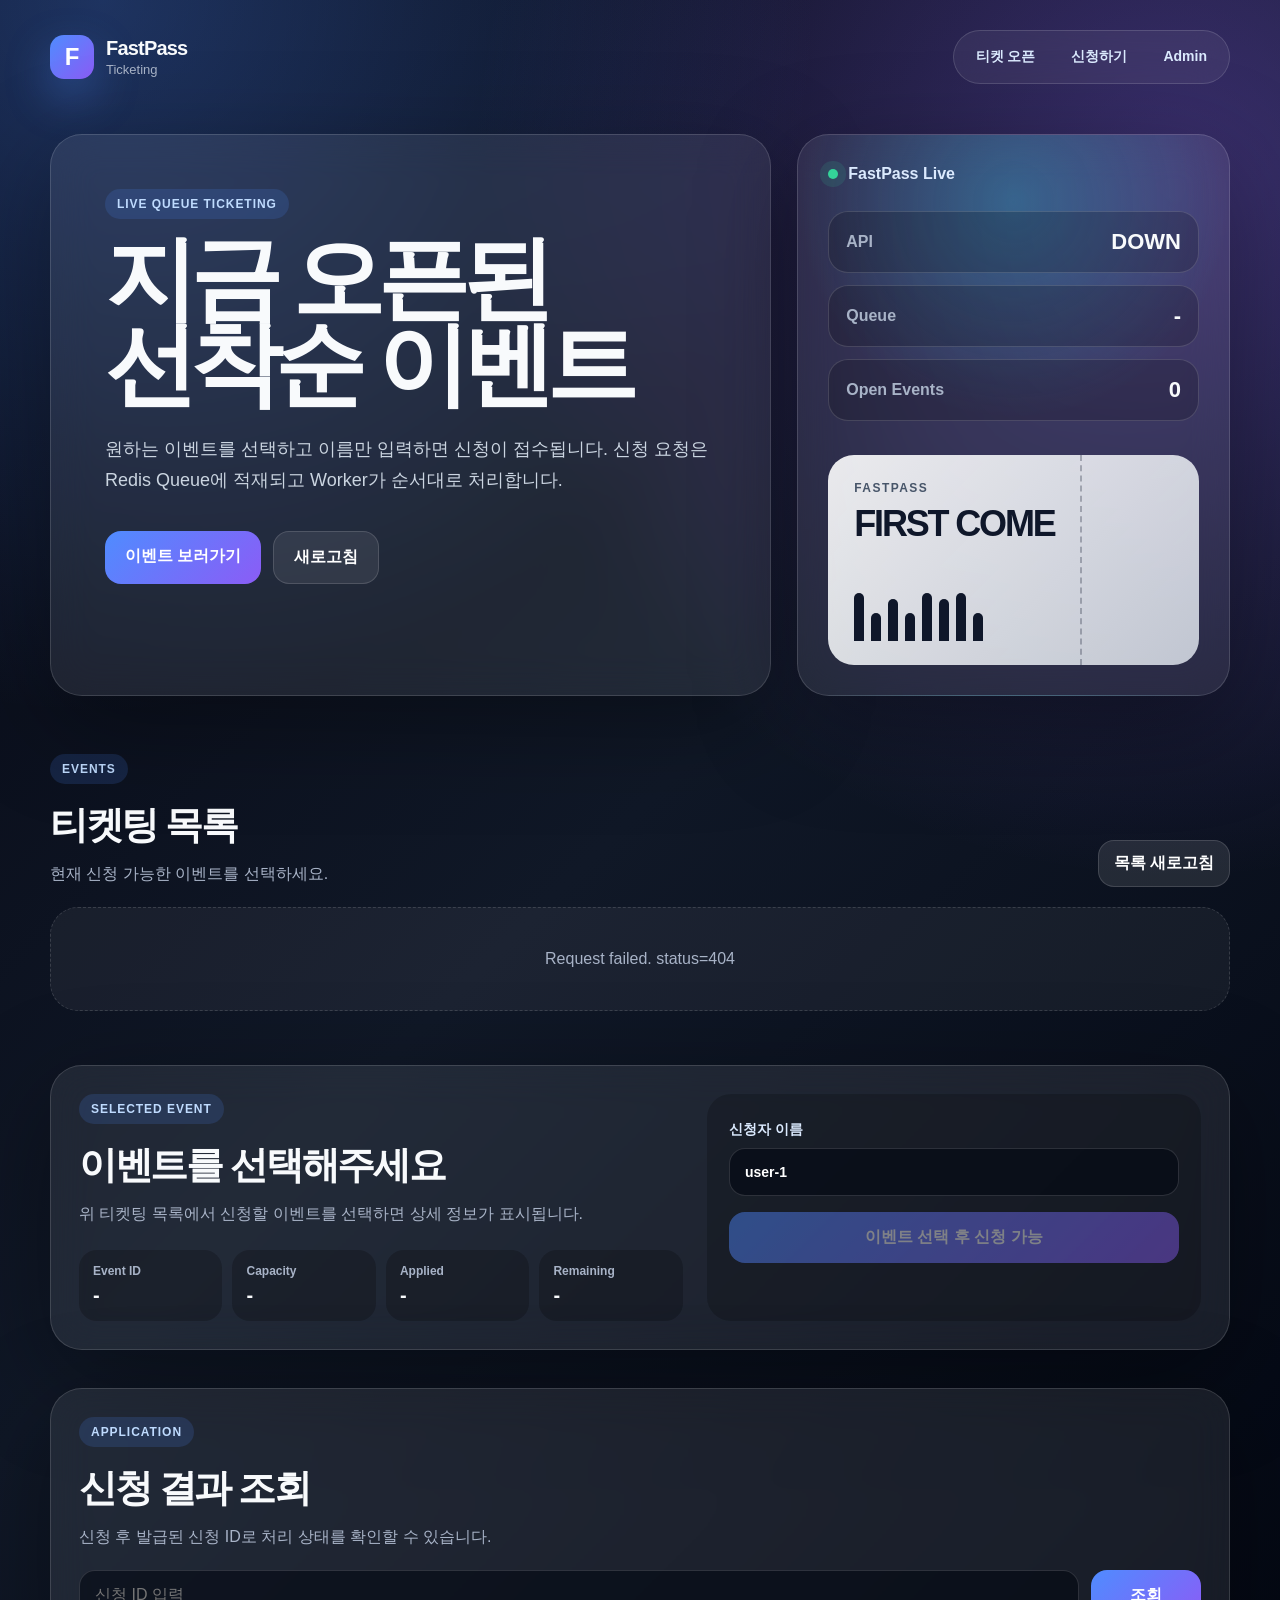
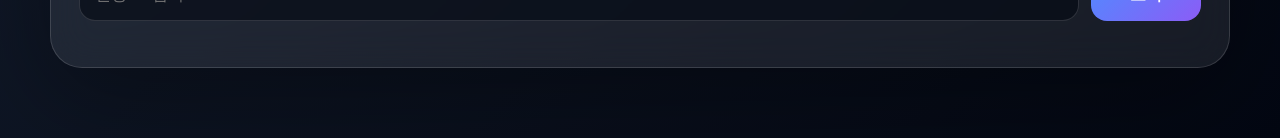
==== apps/api/src/main/resources/static/index.html @ 052d58cf "seperate admin page" ====
<!DOCTYPE html>
<html lang="ko">
<head>
  <meta charset="UTF-8" />
  <meta name="viewport" content="width=device-width, initial-scale=1.0" />
  <title>FastPass Ticketing</title>
  <link rel="stylesheet" href="./styles.css?v=1" />
</head>
<body>
  <div class="page">
    <header class="topbar">
      <a class="logo" href="/">
        <span class="logo-mark">F</span>
        <span>
          <strong>FastPass</strong>
          <small>Ticketing</small>
        </span>
      </a>

      <nav>
        <a href="#events">티켓 오픈</a>
        <a href="#selected">신청하기</a>
        <a href="/admin/">Admin</a>
      </nav>
    </header>

    <section class="hero">
      <div class="hero-copy">
        <span class="chip">LIVE QUEUE TICKETING</span>
        <h1>
          지금 오픈된<br />
          선착순 이벤트
        </h1>
        <p>
          원하는 이벤트를 선택하고 이름만 입력하면 신청이 접수됩니다.
          신청 요청은 Redis Queue에 적재되고 Worker가 순서대로 처리합니다.
        </p>

        <div class="hero-actions">
          <a href="#events" class="primary-link">이벤트 보러가기</a>
          <button id="refreshBtn" class="ghost-btn">새로고침</button>
        </div>
      </div>

      <div class="live-panel">
        <div class="live-header">
          <span class="pulse"></span>
          <strong>FastPass Live</strong>
        </div>

        <div class="live-grid">
          <div>
            <span>API</span>
            <strong id="apiHealth">-</strong>
          </div>
          <div>
            <span>Queue</span>
            <strong id="queueSize">-</strong>
          </div>
          <div>
            <span>Open Events</span>
            <strong id="openCount">-</strong>
          </div>
        </div>

        <div class="ticket-visual">
          <div class="ticket-line"></div>
          <div>
            <span>FASTPASS</span>
            <strong>FIRST COME</strong>
          </div>
          <div class="barcode">
            <i></i><i></i><i></i><i></i><i></i><i></i><i></i><i></i>
          </div>
        </div>
      </div>
    </section>

    <main>
      <section id="events" class="section-title">
        <div>
          <span class="chip">EVENTS</span>
          <h2>티켓팅 목록</h2>
          <p>현재 신청 가능한 이벤트를 선택하세요.</p>
        </div>

        <button id="eventRefreshBtn" class="small-btn">목록 새로고침</button>
      </section>

      <section id="eventList" class="event-list">
        <div class="empty">이벤트를 불러오는 중입니다...</div>
      </section>

      <section id="selected" class="apply-section">
        <div class="selected-card">
          <div class="selected-info">
            <span class="chip">SELECTED EVENT</span>
            <h2 id="selectedTitle">이벤트를 선택해주세요</h2>
            <p id="selectedDescription">
              위 티켓팅 목록에서 신청할 이벤트를 선택하면 상세 정보가 표시됩니다.
            </p>

            <div class="selected-meta">
              <div>
                <span>Event ID</span>
                <strong id="selectedEventId">-</strong>
              </div>
              <div>
                <span>Capacity</span>
                <strong id="selectedCapacity">-</strong>
              </div>
              <div>
                <span>Applied</span>
                <strong id="selectedApplied">-</strong>
              </div>
              <div>
                <span>Remaining</span>
                <strong id="selectedRemaining">-</strong>
              </div>
            </div>
          </div>

          <form id="applyForm" class="apply-form">
            <label>
              신청자 이름
              <input id="applicantName" type="text" value="user-1" required />
            </label>

            <button id="applyBtn" type="submit" disabled>
              이벤트 선택 후 신청 가능
            </button>

            <div id="applyResult" class="result"></div>
          </form>
        </div>
      </section>

      <section class="lookup-section">
        <div>
          <span class="chip">APPLICATION</span>
          <h2>신청 결과 조회</h2>
          <p>신청 후 발급된 신청 ID로 처리 상태를 확인할 수 있습니다.</p>
        </div>

        <form id="lookupForm" class="lookup-form">
          <input id="applicationId" type="number" placeholder="신청 ID 입력" required />
          <button type="submit">조회</button>
        </form>

        <div id="lookupResult" class="result wide"></div>
      </section>
    </main>
  </div>

  <script src="./app.js?v=1"></script>
</body>
</html>
---- apps/api/src/main/resources/static/styles.css ----
* {
    box-sizing: border-box;
  }
  
  :root {
    --bg: #070914;
    --panel: rgba(255, 255, 255, 0.08);
    --panel-strong: rgba(255, 255, 255, 0.13);
    --line: rgba(255, 255, 255, 0.14);
    --text: #f8fafc;
    --muted: #a8b3c7;
    --blue: #4f8cff;
    --purple: #8b5cf6;
    --cyan: #22d3ee;
    --green: #34d399;
    --red: #fb7185;
    --yellow: #facc15;
  }
  
  html {
    scroll-behavior: smooth;
  }
  
  body {
    margin: 0;
    min-height: 100vh;
    font-family:
      Inter,
      Pretendard,
      -apple-system,
      BlinkMacSystemFont,
      "Segoe UI",
      sans-serif;
    background:
      radial-gradient(circle at 8% 0%, rgba(79, 140, 255, 0.32), transparent 34%),
      radial-gradient(circle at 92% 10%, rgba(139, 92, 246, 0.34), transparent 36%),
      linear-gradient(135deg, #060814 0%, #101827 48%, #030712 100%);
    color: var(--text);
  }
  
  a {
    color: inherit;
    text-decoration: none;
  }
  
  button,
  input {
    font: inherit;
  }
  
  button {
    border: 0;
    cursor: pointer;
  }
  
  .page {
    width: min(1180px, calc(100% - 32px));
    margin: 0 auto;
    padding: 24px 0 70px;
  }
  
  .topbar {
    display: flex;
    align-items: center;
    justify-content: space-between;
    height: 66px;
    margin-bottom: 44px;
  }
  
  .logo {
    display: flex;
    align-items: center;
    gap: 12px;
  }
  
  .logo-mark {
    width: 44px;
    height: 44px;
    display: grid;
    place-items: center;
    border-radius: 14px;
    background: linear-gradient(135deg, var(--blue), var(--purple));
    color: white;
    font-size: 24px;
    font-weight: 900;
    box-shadow: 0 18px 44px rgba(79, 140, 255, 0.35);
  }
  
  .logo strong {
    display: block;
    font-size: 20px;
    letter-spacing: -0.04em;
  }
  
  .logo small {
    display: block;
    color: var(--muted);
    font-size: 13px;
    margin-top: 2px;
  }
  
  .topbar nav {
    display: flex;
    gap: 8px;
    padding: 8px;
    border: 1px solid var(--line);
    border-radius: 999px;
    background: rgba(255, 255, 255, 0.06);
    backdrop-filter: blur(18px);
  }
  
  .topbar nav a {
    padding: 9px 14px;
    border-radius: 999px;
    color: #dbeafe;
    font-weight: 800;
    font-size: 14px;
  }
  
  .topbar nav a:hover {
    background: rgba(255, 255, 255, 0.1);
  }
  
  .hero {
    display: grid;
    grid-template-columns: 1.25fr 0.75fr;
    gap: 26px;
    margin-bottom: 58px;
  }
  
  .hero-copy,
  .live-panel,
  .event-card,
  .selected-card,
  .lookup-section {
    border: 1px solid var(--line);
    background: var(--panel);
    border-radius: 32px;
    backdrop-filter: blur(20px);
    box-shadow: 0 28px 100px rgba(0, 0, 0, 0.34);
  }
  
  .hero-copy {
    padding: 54px;
  }
  
  .chip {
    display: inline-flex;
    width: fit-content;
    align-items: center;
    margin-bottom: 16px;
    padding: 8px 12px;
    border-radius: 999px;
    background: rgba(79, 140, 255, 0.16);
    color: #bfdbfe;
    font-size: 12px;
    font-weight: 900;
    letter-spacing: 0.08em;
  }
  
  h1 {
    margin: 0;
    font-size: clamp(54px, 8vw, 92px);
    line-height: 0.94;
    letter-spacing: -0.08em;
  }
  
  .hero-copy p {
    width: min(680px, 100%);
    margin: 26px 0 0;
    color: #cbd5e1;
    font-size: 18px;
    line-height: 1.75;
  }
  
  .hero-actions {
    display: flex;
    gap: 12px;
    flex-wrap: wrap;
    margin-top: 34px;
  }
  
  .primary-link,
  .ghost-btn,
  .small-btn,
  .apply-form button,
  .lookup-form button,
  .select-btn {
    border-radius: 16px;
    color: white;
    font-weight: 900;
    transition: transform 0.16s ease, opacity 0.16s ease, box-shadow 0.16s ease;
  }
  
  .primary-link,
  .apply-form button,
  .lookup-form button,
  .select-btn {
    background: linear-gradient(135deg, var(--blue), var(--purple));
  }
  
  .primary-link,
  .ghost-btn {
    padding: 15px 20px;
  }
  
  .ghost-btn {
    border: 1px solid var(--line);
    background: rgba(255, 255, 255, 0.08);
  }
  
  button:hover,
  .primary-link:hover,
  .select-btn:hover {
    transform: translateY(-1px);
  }
  
  button:disabled {
    opacity: 0.45;
    cursor: not-allowed;
    transform: none;
  }
  
  .live-panel {
    position: relative;
    overflow: hidden;
    padding: 30px;
    background:
      radial-gradient(circle at 50% 12%, rgba(34, 211, 238, 0.28), transparent 40%),
      var(--panel);
  }
  
  .live-header {
    display: flex;
    align-items: center;
    gap: 10px;
    color: #dbeafe;
    font-weight: 900;
  }
  
  .pulse {
    width: 10px;
    height: 10px;
    border-radius: 999px;
    background: var(--green);
    box-shadow: 0 0 0 8px rgba(52, 211, 153, 0.12);
  }
  
  .live-grid {
    display: grid;
    gap: 12px;
    margin-top: 28px;
  }
  
  .live-grid div {
    display: flex;
    align-items: center;
    justify-content: space-between;
    padding: 17px;
    border: 1px solid var(--line);
    border-radius: 20px;
    background: rgba(0, 0, 0, 0.18);
  }
  
  .live-grid span {
    color: var(--muted);
    font-weight: 800;
  }
  
  .live-grid strong {
    font-size: 22px;
  }
  
  .ticket-visual {
    position: relative;
    margin-top: 34px;
    padding: 26px;
    min-height: 210px;
    border-radius: 26px;
    background:
      linear-gradient(135deg, rgba(255, 255, 255, 0.9), rgba(226, 232, 240, 0.82));
    color: #0f172a;
    overflow: hidden;
  }
  
  .ticket-line {
    position: absolute;
    top: 0;
    bottom: 0;
    left: 68%;
    border-left: 2px dashed rgba(15, 23, 42, 0.28);
  }
  
  .ticket-visual span {
    display: block;
    color: #475569;
    font-size: 12px;
    font-weight: 900;
    letter-spacing: 0.12em;
  }
  
  .ticket-visual strong {
    display: block;
    margin-top: 12px;
    font-size: 36px;
    line-height: 0.95;
    letter-spacing: -0.06em;
  }
  
  .barcode {
    position: absolute;
    left: 26px;
    right: 26px;
    bottom: 24px;
    display: flex;
    gap: 7px;
    align-items: end;
    height: 54px;
  }
  
  .barcode i {
    width: 10px;
    height: 48px;
    border-radius: 999px 999px 0 0;
    background: #0f172a;
  }
  
  .barcode i:nth-child(2n) {
    height: 28px;
  }
  
  .barcode i:nth-child(3n) {
    height: 42px;
  }
  
  .section-title {
    display: flex;
    justify-content: space-between;
    align-items: end;
    gap: 20px;
    margin: 0 0 20px;
  }
  
  .section-title h2,
  .lookup-section h2,
  .selected-info h2 {
    margin: 0;
    font-size: 38px;
    letter-spacing: -0.06em;
  }
  
  .section-title p,
  .lookup-section p,
  .selected-info p {
    margin: 10px 0 0;
    color: var(--muted);
    line-height: 1.6;
  }
  
  .small-btn {
    padding: 12px 15px;
    background: rgba(255, 255, 255, 0.1);
    border: 1px solid var(--line);
  }
  
  .event-list {
    display: grid;
    grid-template-columns: repeat(3, 1fr);
    gap: 18px;
    margin-bottom: 54px;
  }
  
  .event-card {
    position: relative;
    overflow: hidden;
    min-height: 320px;
    padding: 24px;
  }
  
  .event-card::before {
    content: "";
    position: absolute;
    inset: 0;
    background:
      radial-gradient(circle at top right, rgba(79, 140, 255, 0.2), transparent 36%),
      radial-gradient(circle at bottom left, rgba(139, 92, 246, 0.14), transparent 30%);
    pointer-events: none;
  }
  
  .event-card > * {
    position: relative;
  }
  
  .badge {
    display: inline-flex;
    align-items: center;
    width: fit-content;
    margin-bottom: 18px;
    padding: 7px 11px;
    border-radius: 999px;
    font-size: 12px;
    font-weight: 900;
  }
  
  .badge.ready {
    background: rgba(52, 211, 153, 0.16);
    color: #86efac;
  }
  
  .badge.failed {
    background: rgba(251, 113, 133, 0.16);
    color: #fda4af;
  }
  
  .badge.pending {
    background: rgba(250, 204, 21, 0.18);
    color: #fde68a;
  }
  
  .badge.success {
    background: rgba(52, 211, 153, 0.16);
    color: #86efac;
  }
  
  .event-card h3 {
    margin: 0;
    min-height: 64px;
    font-size: 26px;
    line-height: 1.08;
    letter-spacing: -0.06em;
  }
  
  .event-card p {
    min-height: 50px;
    margin: 14px 0 20px;
    color: var(--muted);
    line-height: 1.6;
  }
  
  .progress {
    height: 10px;
    overflow: hidden;
    border-radius: 999px;
    background: rgba(255, 255, 255, 0.1);
    margin: 16px 0 18px;
  }
  
  .progress span {
    display: block;
    height: 100%;
    border-radius: inherit;
    background: linear-gradient(135deg, var(--cyan), var(--blue));
  }
  
  .event-meta {
    display: grid;
    grid-template-columns: repeat(3, 1fr);
    gap: 9px;
    margin-bottom: 18px;
  }
  
  .event-meta div {
    padding: 12px;
    border-radius: 16px;
    background: rgba(0, 0, 0, 0.22);
  }
  
  .event-meta span {
    display: block;
    margin-bottom: 4px;
    color: var(--muted);
    font-size: 12px;
    font-weight: 800;
  }
  
  .event-meta strong {
    font-size: 18px;
  }
  
  .select-btn {
    width: 100%;
    padding: 14px;
  }
  
  .selected-card {
    display: grid;
    grid-template-columns: 1.1fr 0.9fr;
    gap: 24px;
    padding: 28px;
    margin-bottom: 38px;
  }
  
  .selected-meta {
    display: grid;
    grid-template-columns: repeat(4, 1fr);
    gap: 10px;
    margin-top: 24px;
  }
  
  .selected-meta div {
    padding: 14px;
    border-radius: 18px;
    background: rgba(0, 0, 0, 0.22);
  }
  
  .selected-meta span {
    display: block;
    margin-bottom: 6px;
    color: var(--muted);
    font-size: 12px;
    font-weight: 800;
  }
  
  .selected-meta strong {
    font-size: 20px;
  }
  
  .apply-form {
    display: flex;
    flex-direction: column;
    justify-content: center;
    gap: 16px;
    padding: 22px;
    border-radius: 24px;
    background: rgba(0, 0, 0, 0.2);
  }
  
  label {
    display: grid;
    gap: 9px;
    color: #dbeafe;
    font-size: 14px;
    font-weight: 900;
  }
  
  input {
    width: 100%;
    border: 1px solid var(--line);
    outline: none;
    border-radius: 16px;
    padding: 15px;
    background: rgba(3, 7, 18, 0.58);
    color: white;
  }
  
  input:focus {
    border-color: rgba(79, 140, 255, 0.9);
    box-shadow: 0 0 0 5px rgba(79, 140, 255, 0.18);
  }
  
  .apply-form button,
  .lookup-form button {
    padding: 15px;
  }
  
  .lookup-section {
    padding: 28px;
  }
  
  .lookup-form {
    display: grid;
    grid-template-columns: 1fr auto;
    gap: 12px;
    margin-top: 20px;
  }
  
  .lookup-form button {
    min-width: 110px;
  }
  
  .result {
    margin-top: 14px;
    color: #dbeafe;
    font-size: 14px;
    line-height: 1.65;
  }
  
  .result.success {
    color: #86efac;
  }
  
  .result.error {
    color: #fda4af;
  }
  
  .result.wide {
    margin-top: 18px;
  }
  
  pre {
    margin: 10px 0 0;
    padding: 14px;
    overflow-x: auto;
    border-radius: 16px;
    background: rgba(3, 7, 18, 0.64);
    color: #dbeafe;
  }
  
  .empty {
    grid-column: 1 / -1;
    padding: 42px;
    border: 1px dashed var(--line);
    border-radius: 28px;
    color: var(--muted);
    text-align: center;
    background: rgba(255, 255, 255, 0.05);
  }
  
  @media (max-width: 980px) {
    .topbar {
      height: auto;
      align-items: flex-start;
      flex-direction: column;
      gap: 18px;
    }
  
    .topbar nav {
      width: 100%;
      justify-content: space-between;
    }
  
    .hero,
    .selected-card {
      grid-template-columns: 1fr;
    }
  
    .hero-copy {
      padding: 34px;
    }
  
    .event-list {
      grid-template-columns: 1fr;
    }
  
    .selected-meta {
      grid-template-columns: 1fr 1fr;
    }
  
    .lookup-form {
      grid-template-columns: 1fr;
    }
  
    .section-title {
      align-items: flex-start;
      flex-direction: column;
    }
  }
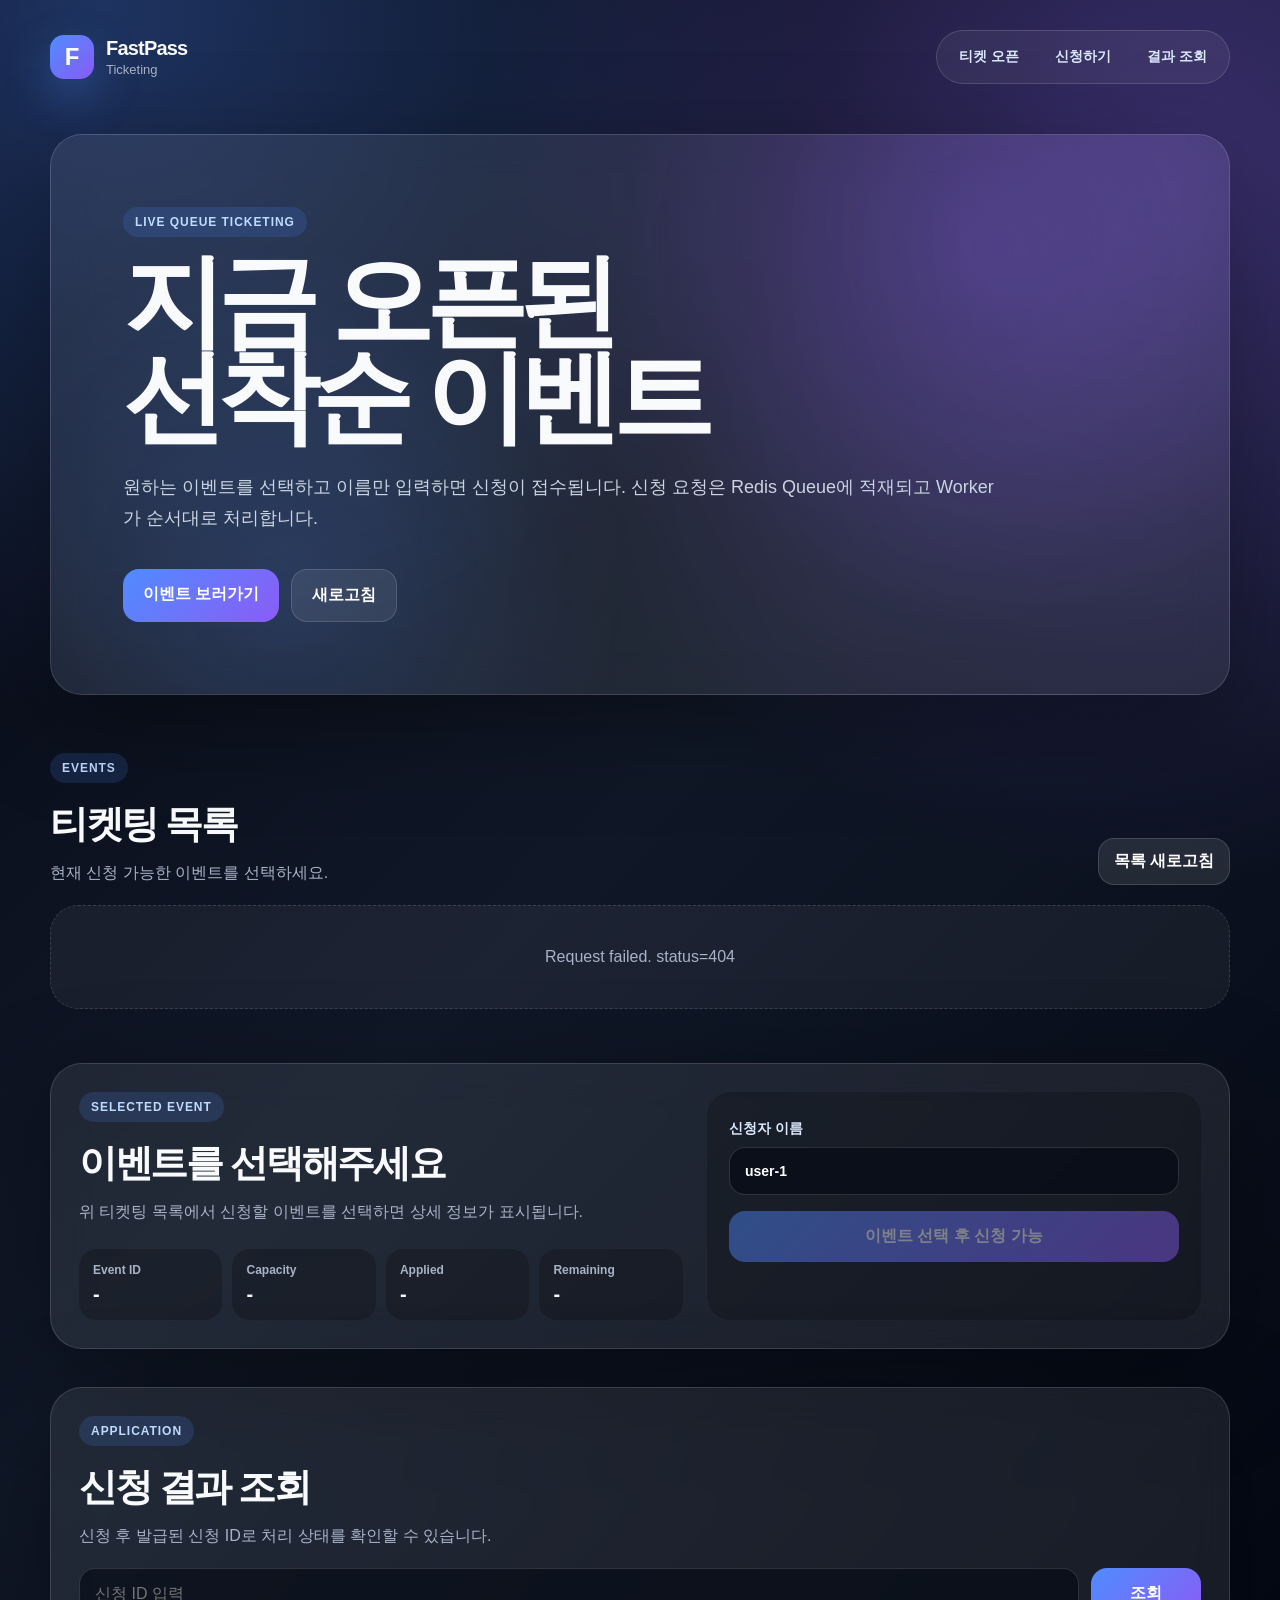
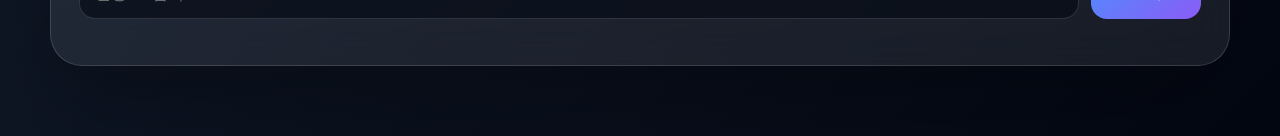
==== commit bd9611c8: "add admin page login and change web design" ====
--- a/apps/api/src/main/resources/static/index.html
+++ b/apps/api/src/main/resources/static/index.html
@@ -4,7 +4,7 @@
   <meta charset="UTF-8" />
   <meta name="viewport" content="width=device-width, initial-scale=1.0" />
   <title>FastPass Ticketing</title>
-  <link rel="stylesheet" href="./styles.css?v=1" />
+  <link rel="stylesheet" href="./styles.css?v=3" />
 </head>
 <body>
   <div class="page">
@@ -20,11 +20,11 @@
       <nav>
         <a href="#events">티켓 오픈</a>
         <a href="#selected">신청하기</a>
-        <a href="/admin/">Admin</a>
+        <a href="#lookup">결과 조회</a>
       </nav>
     </header>
 
-    <section class="hero">
+    <section class="hero hero-full">
       <div class="hero-copy">
         <span class="chip">LIVE QUEUE TICKETING</span>
         <h1>
@@ -39,39 +39,6 @@
         <div class="hero-actions">
           <a href="#events" class="primary-link">이벤트 보러가기</a>
           <button id="refreshBtn" class="ghost-btn">새로고침</button>
-        </div>
-      </div>
-
-      <div class="live-panel">
-        <div class="live-header">
-          <span class="pulse"></span>
-          <strong>FastPass Live</strong>
-        </div>
-
-        <div class="live-grid">
-          <div>
-            <span>API</span>
-            <strong id="apiHealth">-</strong>
-          </div>
-          <div>
-            <span>Queue</span>
-            <strong id="queueSize">-</strong>
-          </div>
-          <div>
-            <span>Open Events</span>
-            <strong id="openCount">-</strong>
-          </div>
-        </div>
-
-        <div class="ticket-visual">
-          <div class="ticket-line"></div>
-          <div>
-            <span>FASTPASS</span>
-            <strong>FIRST COME</strong>
-          </div>
-          <div class="barcode">
-            <i></i><i></i><i></i><i></i><i></i><i></i><i></i><i></i>
-          </div>
         </div>
       </div>
     </section>
@@ -135,7 +102,7 @@
         </div>
       </section>
 
-      <section class="lookup-section">
+      <section id="lookup" class="lookup-section">
         <div>
           <span class="chip">APPLICATION</span>
           <h2>신청 결과 조회</h2>
@@ -152,6 +119,6 @@
     </main>
   </div>
 
-  <script src="./app.js?v=1"></script>
+  <script src="./app.js?v=3"></script>
 </body>
 </html>
--- a/apps/api/src/main/resources/static/styles.css
+++ b/apps/api/src/main/resources/static/styles.css
@@ -1,647 +1,546 @@
 * {
-    box-sizing: border-box;
-  }
-  
-  :root {
-    --bg: #070914;
-    --panel: rgba(255, 255, 255, 0.08);
-    --panel-strong: rgba(255, 255, 255, 0.13);
-    --line: rgba(255, 255, 255, 0.14);
-    --text: #f8fafc;
-    --muted: #a8b3c7;
-    --blue: #4f8cff;
-    --purple: #8b5cf6;
-    --cyan: #22d3ee;
-    --green: #34d399;
-    --red: #fb7185;
-    --yellow: #facc15;
-  }
-  
-  html {
-    scroll-behavior: smooth;
-  }
-  
-  body {
-    margin: 0;
-    min-height: 100vh;
-    font-family:
-      Inter,
-      Pretendard,
-      -apple-system,
-      BlinkMacSystemFont,
-      "Segoe UI",
-      sans-serif;
-    background:
-      radial-gradient(circle at 8% 0%, rgba(79, 140, 255, 0.32), transparent 34%),
-      radial-gradient(circle at 92% 10%, rgba(139, 92, 246, 0.34), transparent 36%),
-      linear-gradient(135deg, #060814 0%, #101827 48%, #030712 100%);
-    color: var(--text);
-  }
-  
-  a {
-    color: inherit;
-    text-decoration: none;
-  }
-  
-  button,
-  input {
-    font: inherit;
-  }
-  
-  button {
-    border: 0;
-    cursor: pointer;
-  }
-  
-  .page {
-    width: min(1180px, calc(100% - 32px));
-    margin: 0 auto;
-    padding: 24px 0 70px;
-  }
-  
+  box-sizing: border-box;
+}
+
+:root {
+  --bg: #070914;
+  --panel: rgba(255, 255, 255, 0.08);
+  --panel-strong: rgba(255, 255, 255, 0.13);
+  --line: rgba(255, 255, 255, 0.14);
+  --text: #f8fafc;
+  --muted: #a8b3c7;
+  --blue: #4f8cff;
+  --purple: #8b5cf6;
+  --cyan: #22d3ee;
+  --green: #34d399;
+  --red: #fb7185;
+  --yellow: #facc15;
+}
+
+html {
+  scroll-behavior: smooth;
+}
+
+body {
+  margin: 0;
+  min-height: 100vh;
+  font-family:
+    Inter,
+    Pretendard,
+    -apple-system,
+    BlinkMacSystemFont,
+    "Segoe UI",
+    sans-serif;
+  background:
+    radial-gradient(circle at 8% 0%, rgba(79, 140, 255, 0.32), transparent 34%),
+    radial-gradient(circle at 92% 10%, rgba(139, 92, 246, 0.34), transparent 36%),
+    linear-gradient(135deg, #060814 0%, #101827 48%, #030712 100%);
+  color: var(--text);
+}
+
+a {
+  color: inherit;
+  text-decoration: none;
+}
+
+button,
+input {
+  font: inherit;
+}
+
+button {
+  border: 0;
+  cursor: pointer;
+}
+
+.page {
+  width: min(1180px, calc(100% - 32px));
+  margin: 0 auto;
+  padding: 24px 0 70px;
+}
+
+.topbar {
+  display: flex;
+  align-items: center;
+  justify-content: space-between;
+  height: 66px;
+  margin-bottom: 44px;
+}
+
+.logo {
+  display: flex;
+  align-items: center;
+  gap: 12px;
+}
+
+.logo-mark {
+  width: 44px;
+  height: 44px;
+  display: grid;
+  place-items: center;
+  border-radius: 14px;
+  background: linear-gradient(135deg, var(--blue), var(--purple));
+  color: white;
+  font-size: 24px;
+  font-weight: 900;
+  box-shadow: 0 18px 44px rgba(79, 140, 255, 0.35);
+}
+
+.logo strong {
+  display: block;
+  font-size: 20px;
+  letter-spacing: -0.04em;
+}
+
+.logo small {
+  display: block;
+  color: var(--muted);
+  font-size: 13px;
+  margin-top: 2px;
+}
+
+.topbar nav {
+  display: flex;
+  gap: 8px;
+  padding: 8px;
+  border: 1px solid var(--line);
+  border-radius: 999px;
+  background: rgba(255, 255, 255, 0.06);
+  backdrop-filter: blur(18px);
+}
+
+.topbar nav a {
+  padding: 9px 14px;
+  border-radius: 999px;
+  color: #dbeafe;
+  font-weight: 800;
+  font-size: 14px;
+}
+
+.topbar nav a:hover {
+  background: rgba(255, 255, 255, 0.1);
+}
+
+.hero {
+  display: grid;
+  grid-template-columns: 1fr;
+  gap: 26px;
+  margin-bottom: 58px;
+}
+
+.hero-copy,
+.event-card,
+.selected-card,
+.lookup-section {
+  border: 1px solid var(--line);
+  background: var(--panel);
+  border-radius: 32px;
+  backdrop-filter: blur(20px);
+  box-shadow: 0 28px 100px rgba(0, 0, 0, 0.34);
+}
+
+.hero-copy {
+  min-height: 560px;
+  display: flex;
+  flex-direction: column;
+  justify-content: center;
+  padding: 72px;
+  background:
+    radial-gradient(circle at 80% 20%, rgba(139, 92, 246, 0.24), transparent 36%),
+    radial-gradient(circle at 20% 80%, rgba(79, 140, 255, 0.18), transparent 32%),
+    var(--panel);
+}
+
+.chip {
+  display: inline-flex;
+  width: fit-content;
+  align-items: center;
+  margin-bottom: 16px;
+  padding: 8px 12px;
+  border-radius: 999px;
+  background: rgba(79, 140, 255, 0.16);
+  color: #bfdbfe;
+  font-size: 12px;
+  font-weight: 900;
+  letter-spacing: 0.08em;
+}
+
+h1 {
+  margin: 0;
+  font-size: clamp(64px, 8vw, 118px);
+  line-height: 0.94;
+  letter-spacing: -0.08em;
+}
+
+.hero-copy p {
+  width: min(880px, 100%);
+  margin: 26px 0 0;
+  color: #cbd5e1;
+  font-size: 18px;
+  line-height: 1.75;
+}
+
+.hero-actions {
+  display: flex;
+  gap: 12px;
+  flex-wrap: wrap;
+  margin-top: 34px;
+}
+
+.primary-link,
+.ghost-btn,
+.small-btn,
+.apply-form button,
+.lookup-form button,
+.select-btn {
+  border-radius: 16px;
+  color: white;
+  font-weight: 900;
+  transition: transform 0.16s ease, opacity 0.16s ease, box-shadow 0.16s ease;
+}
+
+.primary-link,
+.apply-form button,
+.lookup-form button,
+.select-btn {
+  background: linear-gradient(135deg, var(--blue), var(--purple));
+}
+
+.primary-link,
+.ghost-btn {
+  padding: 15px 20px;
+}
+
+.ghost-btn {
+  border: 1px solid var(--line);
+  background: rgba(255, 255, 255, 0.08);
+}
+
+button:hover,
+.primary-link:hover,
+.select-btn:hover {
+  transform: translateY(-1px);
+}
+
+button:disabled {
+  opacity: 0.45;
+  cursor: not-allowed;
+  transform: none;
+}
+
+.section-title {
+  display: flex;
+  justify-content: space-between;
+  align-items: end;
+  gap: 20px;
+  margin: 0 0 20px;
+}
+
+.section-title h2,
+.lookup-section h2,
+.selected-info h2 {
+  margin: 0;
+  font-size: 38px;
+  letter-spacing: -0.06em;
+}
+
+.section-title p,
+.lookup-section p,
+.selected-info p {
+  margin: 10px 0 0;
+  color: var(--muted);
+  line-height: 1.6;
+}
+
+.small-btn {
+  padding: 12px 15px;
+  background: rgba(255, 255, 255, 0.1);
+  border: 1px solid var(--line);
+}
+
+.event-list {
+  display: grid;
+  grid-template-columns: repeat(3, 1fr);
+  gap: 18px;
+  margin-bottom: 54px;
+}
+
+.event-card {
+  position: relative;
+  overflow: hidden;
+  min-height: 320px;
+  padding: 24px;
+}
+
+.event-card::before {
+  content: "";
+  position: absolute;
+  inset: 0;
+  background:
+    radial-gradient(circle at top right, rgba(79, 140, 255, 0.2), transparent 36%),
+    radial-gradient(circle at bottom left, rgba(139, 92, 246, 0.14), transparent 30%);
+  pointer-events: none;
+}
+
+.event-card > * {
+  position: relative;
+}
+
+.badge {
+  display: inline-flex;
+  align-items: center;
+  width: fit-content;
+  margin-bottom: 18px;
+  padding: 7px 11px;
+  border-radius: 999px;
+  font-size: 12px;
+  font-weight: 900;
+}
+
+.badge.ready {
+  background: rgba(52, 211, 153, 0.16);
+  color: #86efac;
+}
+
+.badge.failed {
+  background: rgba(251, 113, 133, 0.16);
+  color: #fda4af;
+}
+
+.badge.pending {
+  background: rgba(250, 204, 21, 0.18);
+  color: #fde68a;
+}
+
+.badge.success {
+  background: rgba(52, 211, 153, 0.16);
+  color: #86efac;
+}
+
+.event-card h3 {
+  margin: 0;
+  min-height: 64px;
+  font-size: 26px;
+  line-height: 1.08;
+  letter-spacing: -0.06em;
+}
+
+.event-card p {
+  min-height: 50px;
+  margin: 14px 0 20px;
+  color: var(--muted);
+  line-height: 1.6;
+}
+
+.progress {
+  height: 10px;
+  overflow: hidden;
+  border-radius: 999px;
+  background: rgba(255, 255, 255, 0.1);
+  margin: 16px 0 18px;
+}
+
+.progress span {
+  display: block;
+  height: 100%;
+  border-radius: inherit;
+  background: linear-gradient(135deg, var(--cyan), var(--blue));
+}
+
+.event-meta {
+  display: grid;
+  grid-template-columns: repeat(3, 1fr);
+  gap: 9px;
+  margin-bottom: 18px;
+}
+
+.event-meta div {
+  padding: 12px;
+  border-radius: 16px;
+  background: rgba(0, 0, 0, 0.22);
+}
+
+.event-meta span {
+  display: block;
+  margin-bottom: 4px;
+  color: var(--muted);
+  font-size: 12px;
+  font-weight: 800;
+}
+
+.event-meta strong {
+  font-size: 18px;
+}
+
+.select-btn {
+  width: 100%;
+  padding: 14px;
+}
+
+.selected-card {
+  display: grid;
+  grid-template-columns: 1.1fr 0.9fr;
+  gap: 24px;
+  padding: 28px;
+  margin-bottom: 38px;
+}
+
+.selected-meta {
+  display: grid;
+  grid-template-columns: repeat(4, 1fr);
+  gap: 10px;
+  margin-top: 24px;
+}
+
+.selected-meta div {
+  padding: 14px;
+  border-radius: 18px;
+  background: rgba(0, 0, 0, 0.22);
+}
+
+.selected-meta span {
+  display: block;
+  margin-bottom: 6px;
+  color: var(--muted);
+  font-size: 12px;
+  font-weight: 800;
+}
+
+.selected-meta strong {
+  font-size: 20px;
+}
+
+.apply-form {
+  display: flex;
+  flex-direction: column;
+  justify-content: center;
+  gap: 16px;
+  padding: 22px;
+  border-radius: 24px;
+  background: rgba(0, 0, 0, 0.2);
+}
+
+label {
+  display: grid;
+  gap: 9px;
+  color: #dbeafe;
+  font-size: 14px;
+  font-weight: 900;
+}
+
+input {
+  width: 100%;
+  border: 1px solid var(--line);
+  outline: none;
+  border-radius: 16px;
+  padding: 15px;
+  background: rgba(3, 7, 18, 0.58);
+  color: white;
+}
+
+input:focus {
+  border-color: rgba(79, 140, 255, 0.9);
+  box-shadow: 0 0 0 5px rgba(79, 140, 255, 0.18);
+}
+
+.apply-form button,
+.lookup-form button {
+  padding: 15px;
+}
+
+.lookup-section {
+  padding: 28px;
+}
+
+.lookup-form {
+  display: grid;
+  grid-template-columns: 1fr auto;
+  gap: 12px;
+  margin-top: 20px;
+}
+
+.lookup-form button {
+  min-width: 110px;
+}
+
+.result {
+  margin-top: 14px;
+  color: #dbeafe;
+  font-size: 14px;
+  line-height: 1.65;
+}
+
+.result.success {
+  color: #86efac;
+}
+
+.result.error {
+  color: #fda4af;
+}
+
+.result.wide {
+  margin-top: 18px;
+}
+
+pre {
+  margin: 10px 0 0;
+  padding: 14px;
+  overflow-x: auto;
+  border-radius: 16px;
+  background: rgba(3, 7, 18, 0.64);
+  color: #dbeafe;
+}
+
+.empty {
+  grid-column: 1 / -1;
+  padding: 42px;
+  border: 1px dashed var(--line);
+  border-radius: 28px;
+  color: var(--muted);
+  text-align: center;
+  background: rgba(255, 255, 255, 0.05);
+}
+
+@media (max-width: 980px) {
   .topbar {
-    display: flex;
-    align-items: center;
+    height: auto;
+    align-items: flex-start;
+    flex-direction: column;
+    gap: 18px;
+  }
+
+  .topbar nav {
+    width: 100%;
     justify-content: space-between;
-    height: 66px;
-    margin-bottom: 44px;
-  }
-  
-  .logo {
-    display: flex;
-    align-items: center;
-    gap: 12px;
-  }
-  
-  .logo-mark {
-    width: 44px;
-    height: 44px;
-    display: grid;
-    place-items: center;
-    border-radius: 14px;
-    background: linear-gradient(135deg, var(--blue), var(--purple));
-    color: white;
-    font-size: 24px;
-    font-weight: 900;
-    box-shadow: 0 18px 44px rgba(79, 140, 255, 0.35);
-  }
-  
-  .logo strong {
-    display: block;
-    font-size: 20px;
-    letter-spacing: -0.04em;
-  }
-  
-  .logo small {
-    display: block;
-    color: var(--muted);
-    font-size: 13px;
-    margin-top: 2px;
-  }
-  
-  .topbar nav {
-    display: flex;
-    gap: 8px;
-    padding: 8px;
-    border: 1px solid var(--line);
-    border-radius: 999px;
-    background: rgba(255, 255, 255, 0.06);
-    backdrop-filter: blur(18px);
-  }
-  
-  .topbar nav a {
-    padding: 9px 14px;
-    border-radius: 999px;
-    color: #dbeafe;
-    font-weight: 800;
-    font-size: 14px;
-  }
-  
-  .topbar nav a:hover {
-    background: rgba(255, 255, 255, 0.1);
-  }
-  
-  .hero {
-    display: grid;
-    grid-template-columns: 1.25fr 0.75fr;
-    gap: 26px;
-    margin-bottom: 58px;
-  }
-  
-  .hero-copy,
-  .live-panel,
-  .event-card,
-  .selected-card,
-  .lookup-section {
-    border: 1px solid var(--line);
-    background: var(--panel);
-    border-radius: 32px;
-    backdrop-filter: blur(20px);
-    box-shadow: 0 28px 100px rgba(0, 0, 0, 0.34);
-  }
-  
+  }
+
   .hero-copy {
-    padding: 54px;
-  }
-  
-  .chip {
-    display: inline-flex;
-    width: fit-content;
-    align-items: center;
-    margin-bottom: 16px;
-    padding: 8px 12px;
-    border-radius: 999px;
-    background: rgba(79, 140, 255, 0.16);
-    color: #bfdbfe;
-    font-size: 12px;
-    font-weight: 900;
-    letter-spacing: 0.08em;
-  }
-  
+    min-height: auto;
+    padding: 38px;
+  }
+
   h1 {
-    margin: 0;
-    font-size: clamp(54px, 8vw, 92px);
-    line-height: 0.94;
-    letter-spacing: -0.08em;
-  }
-  
-  .hero-copy p {
-    width: min(680px, 100%);
-    margin: 26px 0 0;
-    color: #cbd5e1;
-    font-size: 18px;
-    line-height: 1.75;
-  }
-  
-  .hero-actions {
-    display: flex;
-    gap: 12px;
-    flex-wrap: wrap;
-    margin-top: 34px;
-  }
-  
-  .primary-link,
-  .ghost-btn,
-  .small-btn,
-  .apply-form button,
-  .lookup-form button,
-  .select-btn {
-    border-radius: 16px;
-    color: white;
-    font-weight: 900;
-    transition: transform 0.16s ease, opacity 0.16s ease, box-shadow 0.16s ease;
-  }
-  
-  .primary-link,
-  .apply-form button,
-  .lookup-form button,
-  .select-btn {
-    background: linear-gradient(135deg, var(--blue), var(--purple));
-  }
-  
-  .primary-link,
-  .ghost-btn {
-    padding: 15px 20px;
-  }
-  
-  .ghost-btn {
-    border: 1px solid var(--line);
-    background: rgba(255, 255, 255, 0.08);
-  }
-  
-  button:hover,
-  .primary-link:hover,
-  .select-btn:hover {
-    transform: translateY(-1px);
-  }
-  
-  button:disabled {
-    opacity: 0.45;
-    cursor: not-allowed;
-    transform: none;
-  }
-  
-  .live-panel {
-    position: relative;
-    overflow: hidden;
-    padding: 30px;
-    background:
-      radial-gradient(circle at 50% 12%, rgba(34, 211, 238, 0.28), transparent 40%),
-      var(--panel);
-  }
-  
-  .live-header {
-    display: flex;
-    align-items: center;
-    gap: 10px;
-    color: #dbeafe;
-    font-weight: 900;
-  }
-  
-  .pulse {
-    width: 10px;
-    height: 10px;
-    border-radius: 999px;
-    background: var(--green);
-    box-shadow: 0 0 0 8px rgba(52, 211, 153, 0.12);
-  }
-  
-  .live-grid {
-    display: grid;
-    gap: 12px;
-    margin-top: 28px;
-  }
-  
-  .live-grid div {
-    display: flex;
-    align-items: center;
-    justify-content: space-between;
-    padding: 17px;
-    border: 1px solid var(--line);
-    border-radius: 20px;
-    background: rgba(0, 0, 0, 0.18);
-  }
-  
-  .live-grid span {
-    color: var(--muted);
-    font-weight: 800;
-  }
-  
-  .live-grid strong {
-    font-size: 22px;
-  }
-  
-  .ticket-visual {
-    position: relative;
-    margin-top: 34px;
-    padding: 26px;
-    min-height: 210px;
-    border-radius: 26px;
-    background:
-      linear-gradient(135deg, rgba(255, 255, 255, 0.9), rgba(226, 232, 240, 0.82));
-    color: #0f172a;
-    overflow: hidden;
-  }
-  
-  .ticket-line {
-    position: absolute;
-    top: 0;
-    bottom: 0;
-    left: 68%;
-    border-left: 2px dashed rgba(15, 23, 42, 0.28);
-  }
-  
-  .ticket-visual span {
-    display: block;
-    color: #475569;
-    font-size: 12px;
-    font-weight: 900;
-    letter-spacing: 0.12em;
-  }
-  
-  .ticket-visual strong {
-    display: block;
-    margin-top: 12px;
-    font-size: 36px;
-    line-height: 0.95;
-    letter-spacing: -0.06em;
-  }
-  
-  .barcode {
-    position: absolute;
-    left: 26px;
-    right: 26px;
-    bottom: 24px;
-    display: flex;
-    gap: 7px;
-    align-items: end;
-    height: 54px;
-  }
-  
-  .barcode i {
-    width: 10px;
-    height: 48px;
-    border-radius: 999px 999px 0 0;
-    background: #0f172a;
-  }
-  
-  .barcode i:nth-child(2n) {
-    height: 28px;
-  }
-  
-  .barcode i:nth-child(3n) {
-    height: 42px;
-  }
-  
+    font-size: clamp(48px, 14vw, 72px);
+  }
+
+  .event-list {
+    grid-template-columns: 1fr;
+  }
+
+  .selected-card {
+    grid-template-columns: 1fr;
+  }
+
+  .selected-meta {
+    grid-template-columns: 1fr 1fr;
+  }
+
+  .lookup-form {
+    grid-template-columns: 1fr;
+  }
+
   .section-title {
-    display: flex;
-    justify-content: space-between;
-    align-items: end;
-    gap: 20px;
-    margin: 0 0 20px;
-  }
-  
-  .section-title h2,
-  .lookup-section h2,
-  .selected-info h2 {
-    margin: 0;
-    font-size: 38px;
-    letter-spacing: -0.06em;
-  }
-  
-  .section-title p,
-  .lookup-section p,
-  .selected-info p {
-    margin: 10px 0 0;
-    color: var(--muted);
-    line-height: 1.6;
-  }
-  
-  .small-btn {
-    padding: 12px 15px;
-    background: rgba(255, 255, 255, 0.1);
-    border: 1px solid var(--line);
-  }
-  
-  .event-list {
-    display: grid;
-    grid-template-columns: repeat(3, 1fr);
-    gap: 18px;
-    margin-bottom: 54px;
-  }
-  
-  .event-card {
-    position: relative;
-    overflow: hidden;
-    min-height: 320px;
-    padding: 24px;
-  }
-  
-  .event-card::before {
-    content: "";
-    position: absolute;
-    inset: 0;
-    background:
-      radial-gradient(circle at top right, rgba(79, 140, 255, 0.2), transparent 36%),
-      radial-gradient(circle at bottom left, rgba(139, 92, 246, 0.14), transparent 30%);
-    pointer-events: none;
-  }
-  
-  .event-card > * {
-    position: relative;
-  }
-  
-  .badge {
-    display: inline-flex;
-    align-items: center;
-    width: fit-content;
-    margin-bottom: 18px;
-    padding: 7px 11px;
-    border-radius: 999px;
-    font-size: 12px;
-    font-weight: 900;
-  }
-  
-  .badge.ready {
-    background: rgba(52, 211, 153, 0.16);
-    color: #86efac;
-  }
-  
-  .badge.failed {
-    background: rgba(251, 113, 133, 0.16);
-    color: #fda4af;
-  }
-  
-  .badge.pending {
-    background: rgba(250, 204, 21, 0.18);
-    color: #fde68a;
-  }
-  
-  .badge.success {
-    background: rgba(52, 211, 153, 0.16);
-    color: #86efac;
-  }
-  
-  .event-card h3 {
-    margin: 0;
-    min-height: 64px;
-    font-size: 26px;
-    line-height: 1.08;
-    letter-spacing: -0.06em;
-  }
-  
-  .event-card p {
-    min-height: 50px;
-    margin: 14px 0 20px;
-    color: var(--muted);
-    line-height: 1.6;
-  }
-  
-  .progress {
-    height: 10px;
-    overflow: hidden;
-    border-radius: 999px;
-    background: rgba(255, 255, 255, 0.1);
-    margin: 16px 0 18px;
-  }
-  
-  .progress span {
-    display: block;
-    height: 100%;
-    border-radius: inherit;
-    background: linear-gradient(135deg, var(--cyan), var(--blue));
-  }
-  
-  .event-meta {
-    display: grid;
-    grid-template-columns: repeat(3, 1fr);
-    gap: 9px;
-    margin-bottom: 18px;
-  }
-  
-  .event-meta div {
-    padding: 12px;
-    border-radius: 16px;
-    background: rgba(0, 0, 0, 0.22);
-  }
-  
-  .event-meta span {
-    display: block;
-    margin-bottom: 4px;
-    color: var(--muted);
-    font-size: 12px;
-    font-weight: 800;
-  }
-  
-  .event-meta strong {
-    font-size: 18px;
-  }
-  
-  .select-btn {
-    width: 100%;
-    padding: 14px;
-  }
-  
-  .selected-card {
-    display: grid;
-    grid-template-columns: 1.1fr 0.9fr;
-    gap: 24px;
-    padding: 28px;
-    margin-bottom: 38px;
-  }
-  
-  .selected-meta {
-    display: grid;
-    grid-template-columns: repeat(4, 1fr);
-    gap: 10px;
-    margin-top: 24px;
-  }
-  
-  .selected-meta div {
-    padding: 14px;
-    border-radius: 18px;
-    background: rgba(0, 0, 0, 0.22);
-  }
-  
-  .selected-meta span {
-    display: block;
-    margin-bottom: 6px;
-    color: var(--muted);
-    font-size: 12px;
-    font-weight: 800;
-  }
-  
-  .selected-meta strong {
-    font-size: 20px;
-  }
-  
-  .apply-form {
-    display: flex;
+    align-items: flex-start;
     flex-direction: column;
-    justify-content: center;
-    gap: 16px;
-    padding: 22px;
-    border-radius: 24px;
-    background: rgba(0, 0, 0, 0.2);
-  }
-  
-  label {
-    display: grid;
-    gap: 9px;
-    color: #dbeafe;
-    font-size: 14px;
-    font-weight: 900;
-  }
-  
-  input {
-    width: 100%;
-    border: 1px solid var(--line);
-    outline: none;
-    border-radius: 16px;
-    padding: 15px;
-    background: rgba(3, 7, 18, 0.58);
-    color: white;
-  }
-  
-  input:focus {
-    border-color: rgba(79, 140, 255, 0.9);
-    box-shadow: 0 0 0 5px rgba(79, 140, 255, 0.18);
-  }
-  
-  .apply-form button,
-  .lookup-form button {
-    padding: 15px;
-  }
-  
-  .lookup-section {
-    padding: 28px;
-  }
-  
-  .lookup-form {
-    display: grid;
-    grid-template-columns: 1fr auto;
-    gap: 12px;
-    margin-top: 20px;
-  }
-  
-  .lookup-form button {
-    min-width: 110px;
-  }
-  
-  .result {
-    margin-top: 14px;
-    color: #dbeafe;
-    font-size: 14px;
-    line-height: 1.65;
-  }
-  
-  .result.success {
-    color: #86efac;
-  }
-  
-  .result.error {
-    color: #fda4af;
-  }
-  
-  .result.wide {
-    margin-top: 18px;
-  }
-  
-  pre {
-    margin: 10px 0 0;
-    padding: 14px;
-    overflow-x: auto;
-    border-radius: 16px;
-    background: rgba(3, 7, 18, 0.64);
-    color: #dbeafe;
-  }
-  
-  .empty {
-    grid-column: 1 / -1;
-    padding: 42px;
-    border: 1px dashed var(--line);
-    border-radius: 28px;
-    color: var(--muted);
-    text-align: center;
-    background: rgba(255, 255, 255, 0.05);
-  }
-  
-  @media (max-width: 980px) {
-    .topbar {
-      height: auto;
-      align-items: flex-start;
-      flex-direction: column;
-      gap: 18px;
-    }
-  
-    .topbar nav {
-      width: 100%;
-      justify-content: space-between;
-    }
-  
-    .hero,
-    .selected-card {
-      grid-template-columns: 1fr;
-    }
-  
-    .hero-copy {
-      padding: 34px;
-    }
-  
-    .event-list {
-      grid-template-columns: 1fr;
-    }
-  
-    .selected-meta {
-      grid-template-columns: 1fr 1fr;
-    }
-  
-    .lookup-form {
-      grid-template-columns: 1fr;
-    }
-  
-    .section-title {
-      align-items: flex-start;
-      flex-direction: column;
-    }
-  }+  }
+}
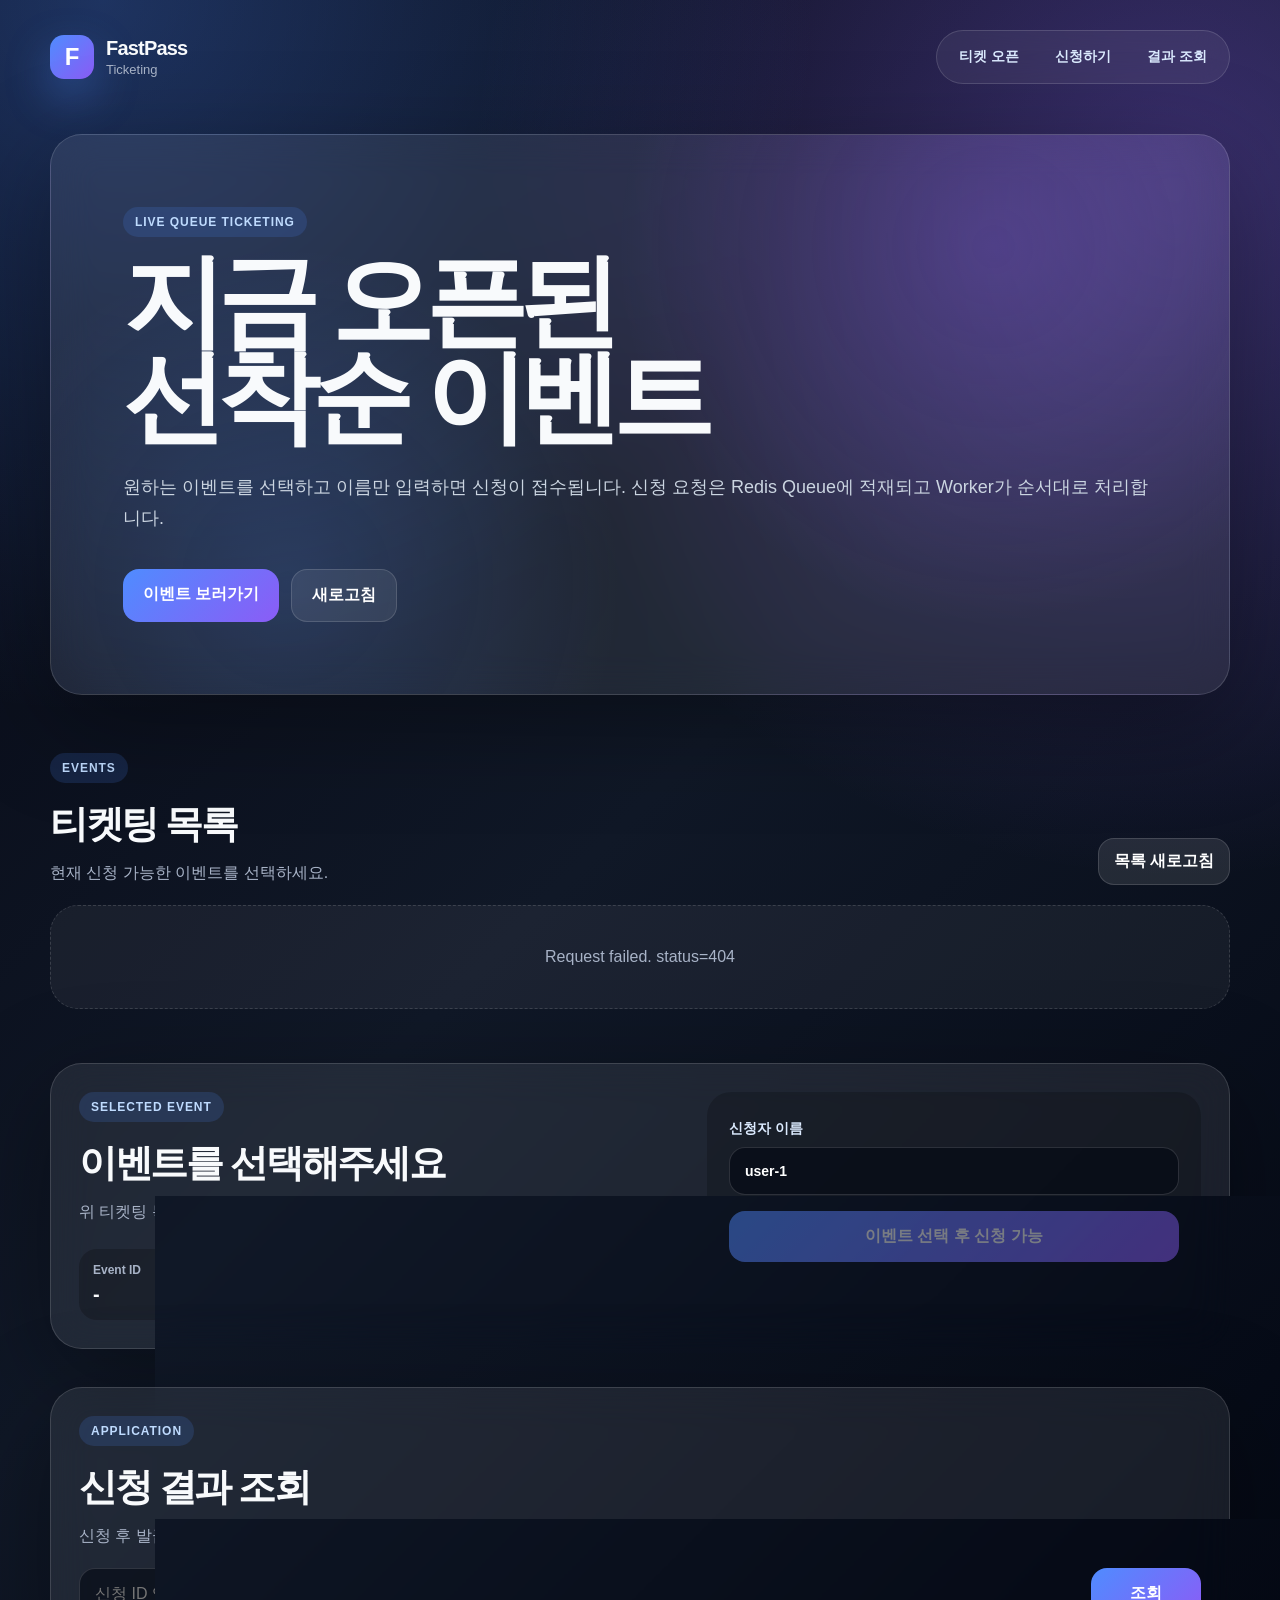
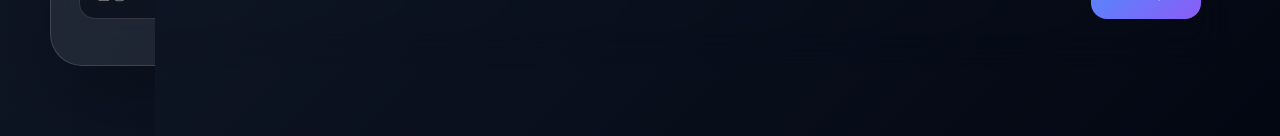
==== commit e92eac87: "fix frontend" ====
--- a/apps/api/src/main/resources/static/index.html
+++ b/apps/api/src/main/resources/static/index.html
@@ -4,7 +4,7 @@
   <meta charset="UTF-8" />
   <meta name="viewport" content="width=device-width, initial-scale=1.0" />
   <title>FastPass Ticketing</title>
-  <link rel="stylesheet" href="./styles.css?v=3" />
+  <link rel="stylesheet" href="./styles.css?v=1" />
 </head>
 <body>
   <div class="page">
@@ -24,16 +24,15 @@
       </nav>
     </header>
 
-    <section class="hero hero-full">
+    <section class="hero">
       <div class="hero-copy">
         <span class="chip">LIVE QUEUE TICKETING</span>
         <h1>
           지금 오픈된<br />
           선착순 이벤트
         </h1>
-        <p>
-          원하는 이벤트를 선택하고 이름만 입력하면 신청이 접수됩니다.
-          신청 요청은 Redis Queue에 적재되고 Worker가 순서대로 처리합니다.
+        <p class="hero-text">
+          원하는 이벤트를 선택하고 이름만 입력하면 신청이 접수됩니다. 신청 요청은 Redis Queue에 적재되고 Worker가 순서대로 처리합니다.
         </p>
 
         <div class="hero-actions">
@@ -119,6 +118,6 @@
     </main>
   </div>
 
-  <script src="./app.js?v=3"></script>
+  <script src="./app.js?v=1"></script>
 </body>
 </html>
--- a/apps/api/src/main/resources/static/styles.css
+++ b/apps/api/src/main/resources/static/styles.css
@@ -5,7 +5,6 @@
 :root {
   --bg: #070914;
   --panel: rgba(255, 255, 255, 0.08);
-  --panel-strong: rgba(255, 255, 255, 0.13);
   --line: rgba(255, 255, 255, 0.14);
   --text: #f8fafc;
   --muted: #a8b3c7;
@@ -172,12 +171,14 @@
   letter-spacing: -0.08em;
 }
 
-.hero-copy p {
-  width: min(880px, 100%);
+.hero-text {
+  width: 100%;
+  max-width: none;
   margin: 26px 0 0;
   color: #cbd5e1;
   font-size: 18px;
   line-height: 1.75;
+  white-space: nowrap;
 }
 
 .hero-actions {
@@ -501,6 +502,12 @@
   background: rgba(255, 255, 255, 0.05);
 }
 
+@media (max-width: 1280px) {
+  .hero-text {
+    white-space: normal;
+  }
+}
+
 @media (max-width: 980px) {
   .topbar {
     height: auto;
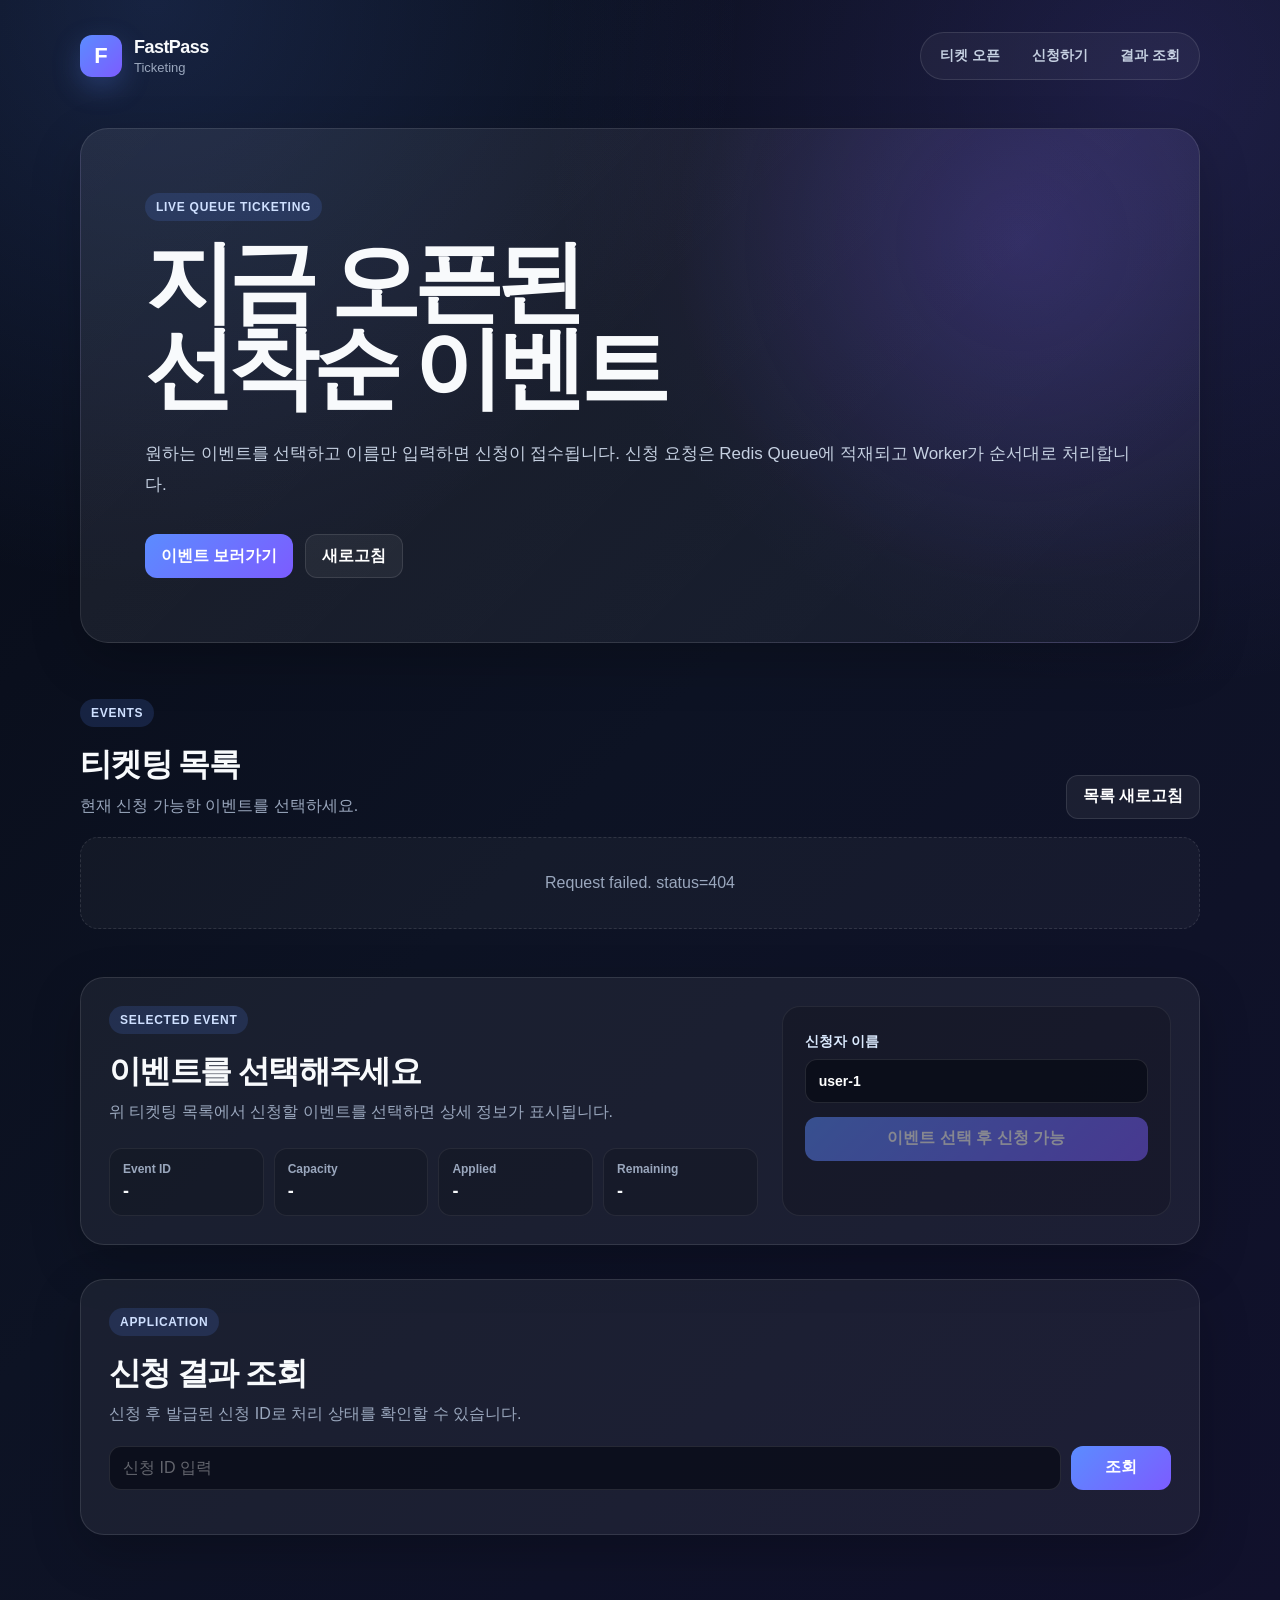
==== commit ac7922e3: "fix UI" ====
--- a/apps/api/src/main/resources/static/index.html
+++ b/apps/api/src/main/resources/static/index.html
@@ -4,7 +4,7 @@
   <meta charset="UTF-8" />
   <meta name="viewport" content="width=device-width, initial-scale=1.0" />
   <title>FastPass Ticketing</title>
-  <link rel="stylesheet" href="./styles.css?v=1" />
+  <link rel="stylesheet" href="./styles.css?v=2" />
 </head>
 <body>
   <div class="page">
@@ -118,6 +118,6 @@
     </main>
   </div>
 
-  <script src="./app.js?v=1"></script>
+  <script src="./app.js?v=2"></script>
 </body>
 </html>
--- a/apps/api/src/main/resources/static/styles.css
+++ b/apps/api/src/main/resources/static/styles.css
@@ -3,17 +3,22 @@
 }
 
 :root {
-  --bg: #070914;
-  --panel: rgba(255, 255, 255, 0.08);
-  --line: rgba(255, 255, 255, 0.14);
+  --bg: #080b14;
+  --surface: #0d1324;
+  --surface-2: #11182b;
+  --card: rgba(255, 255, 255, 0.055);
+  --card-hover: rgba(255, 255, 255, 0.075);
+  --border: rgba(255, 255, 255, 0.11);
+  --border-strong: rgba(255, 255, 255, 0.18);
   --text: #f8fafc;
-  --muted: #a8b3c7;
-  --blue: #4f8cff;
-  --purple: #8b5cf6;
-  --cyan: #22d3ee;
+  --muted: #9aa7bd;
+  --muted-2: #c5d0e1;
+  --blue: #5b8cff;
+  --purple: #7c5cff;
   --green: #34d399;
+  --yellow: #facc15;
   --red: #fb7185;
-  --yellow: #facc15;
+  --shadow: 0 18px 50px rgba(0, 0, 0, 0.22);
 }
 
 html {
@@ -31,9 +36,9 @@
     "Segoe UI",
     sans-serif;
   background:
-    radial-gradient(circle at 8% 0%, rgba(79, 140, 255, 0.32), transparent 34%),
-    radial-gradient(circle at 92% 10%, rgba(139, 92, 246, 0.34), transparent 36%),
-    linear-gradient(135deg, #060814 0%, #101827 48%, #030712 100%);
+    radial-gradient(circle at 12% 0%, rgba(91, 140, 255, 0.18), transparent 30%),
+    radial-gradient(circle at 90% 5%, rgba(124, 92, 255, 0.16), transparent 32%),
+    linear-gradient(135deg, #070b16 0%, #0d1324 48%, #11112c 100%);
   color: var(--text);
 }
 
@@ -53,17 +58,18 @@
 }
 
 .page {
-  width: min(1180px, calc(100% - 32px));
+  width: min(1120px, calc(100% - 40px));
   margin: 0 auto;
-  padding: 24px 0 70px;
+  padding: 24px 0 72px;
 }
 
 .topbar {
   display: flex;
   align-items: center;
   justify-content: space-between;
-  height: 66px;
-  margin-bottom: 44px;
+  gap: 24px;
+  height: 64px;
+  margin-bottom: 40px;
 }
 
 .logo {
@@ -73,116 +79,109 @@
 }
 
 .logo-mark {
-  width: 44px;
-  height: 44px;
+  width: 42px;
+  height: 42px;
   display: grid;
   place-items: center;
-  border-radius: 14px;
+  border-radius: 12px;
   background: linear-gradient(135deg, var(--blue), var(--purple));
-  color: white;
-  font-size: 24px;
+  color: #fff;
+  font-size: 22px;
   font-weight: 900;
-  box-shadow: 0 18px 44px rgba(79, 140, 255, 0.35);
+  box-shadow: 0 10px 28px rgba(91, 140, 255, 0.26);
 }
 
 .logo strong {
   display: block;
-  font-size: 20px;
-  letter-spacing: -0.04em;
+  font-size: 18px;
+  font-weight: 800;
+  letter-spacing: -0.03em;
 }
 
 .logo small {
   display: block;
+  margin-top: 2px;
   color: var(--muted);
   font-size: 13px;
-  margin-top: 2px;
 }
 
 .topbar nav {
   display: flex;
-  gap: 8px;
-  padding: 8px;
-  border: 1px solid var(--line);
+  align-items: center;
+  gap: 6px;
+  padding: 6px;
+  border: 1px solid var(--border);
   border-radius: 999px;
-  background: rgba(255, 255, 255, 0.06);
-  backdrop-filter: blur(18px);
+  background: rgba(255, 255, 255, 0.045);
 }
 
 .topbar nav a {
-  padding: 9px 14px;
+  padding: 8px 13px;
   border-radius: 999px;
-  color: #dbeafe;
-  font-weight: 800;
+  color: var(--muted-2);
   font-size: 14px;
+  font-weight: 700;
+  transition: background 0.16s ease, color 0.16s ease;
 }
 
 .topbar nav a:hover {
-  background: rgba(255, 255, 255, 0.1);
+  background: rgba(255, 255, 255, 0.07);
+  color: #fff;
 }
 
 .hero {
-  display: grid;
-  grid-template-columns: 1fr;
-  gap: 26px;
-  margin-bottom: 58px;
-}
-
-.hero-copy,
-.event-card,
-.selected-card,
-.lookup-section {
-  border: 1px solid var(--line);
-  background: var(--panel);
-  border-radius: 32px;
-  backdrop-filter: blur(20px);
-  box-shadow: 0 28px 100px rgba(0, 0, 0, 0.34);
+  margin-bottom: 56px;
 }
 
 .hero-copy {
-  min-height: 560px;
+  min-height: 480px;
   display: flex;
   flex-direction: column;
   justify-content: center;
-  padding: 72px;
+  padding: 64px;
+  border: 1px solid var(--border);
+  border-radius: 28px;
   background:
-    radial-gradient(circle at 80% 20%, rgba(139, 92, 246, 0.24), transparent 36%),
-    radial-gradient(circle at 20% 80%, rgba(79, 140, 255, 0.18), transparent 32%),
-    var(--panel);
+    radial-gradient(circle at 84% 22%, rgba(124, 92, 255, 0.18), transparent 34%),
+    linear-gradient(135deg, rgba(255, 255, 255, 0.075), rgba(255, 255, 255, 0.035));
+  box-shadow: var(--shadow);
 }
 
 .chip {
   display: inline-flex;
   width: fit-content;
   align-items: center;
-  margin-bottom: 16px;
-  padding: 8px 12px;
+  margin-bottom: 18px;
+  padding: 7px 11px;
   border-radius: 999px;
-  background: rgba(79, 140, 255, 0.16);
-  color: #bfdbfe;
+  background: rgba(91, 140, 255, 0.16);
+  color: #cfe0ff;
   font-size: 12px;
-  font-weight: 900;
-  letter-spacing: 0.08em;
+  font-weight: 800;
+  letter-spacing: 0.06em;
 }
 
 h1 {
   margin: 0;
-  font-size: clamp(64px, 8vw, 118px);
-  line-height: 0.94;
-  letter-spacing: -0.08em;
+  max-width: 860px;
+  font-size: clamp(54px, 7vw, 96px);
+  line-height: 0.96;
+  letter-spacing: -0.075em;
 }
 
 .hero-text {
   width: 100%;
   max-width: none;
-  margin: 26px 0 0;
-  color: #cbd5e1;
-  font-size: 18px;
-  line-height: 1.75;
+  margin: 28px 0 0;
+  color: var(--muted-2);
+  font-size: 17px;
+  line-height: 1.8;
   white-space: nowrap;
 }
 
 .hero-actions {
   display: flex;
+  align-items: center;
   gap: 12px;
   flex-wrap: wrap;
   margin-top: 34px;
@@ -194,27 +193,32 @@
 .apply-form button,
 .lookup-form button,
 .select-btn {
-  border-radius: 16px;
-  color: white;
-  font-weight: 900;
-  transition: transform 0.16s ease, opacity 0.16s ease, box-shadow 0.16s ease;
+  min-height: 44px;
+  border-radius: 12px;
+  padding: 0 16px;
+  color: #fff;
+  font-weight: 800;
+  transition:
+    transform 0.16s ease,
+    background 0.16s ease,
+    border-color 0.16s ease,
+    opacity 0.16s ease;
 }
 
 .primary-link,
 .apply-form button,
 .lookup-form button,
 .select-btn {
+  display: inline-flex;
+  align-items: center;
+  justify-content: center;
   background: linear-gradient(135deg, var(--blue), var(--purple));
 }
 
-.primary-link,
-.ghost-btn {
-  padding: 15px 20px;
-}
-
-.ghost-btn {
-  border: 1px solid var(--line);
-  background: rgba(255, 255, 255, 0.08);
+.ghost-btn,
+.small-btn {
+  background: rgba(255, 255, 255, 0.055);
+  border: 1px solid var(--border);
 }
 
 button:hover,
@@ -224,7 +228,7 @@
 }
 
 button:disabled {
-  opacity: 0.45;
+  opacity: 0.48;
   cursor: not-allowed;
   transform: none;
 }
@@ -232,133 +236,130 @@
 .section-title {
   display: flex;
   justify-content: space-between;
-  align-items: end;
+  align-items: flex-end;
   gap: 20px;
-  margin: 0 0 20px;
+  margin: 0 0 18px;
 }
 
 .section-title h2,
 .lookup-section h2,
 .selected-info h2 {
   margin: 0;
-  font-size: 38px;
-  letter-spacing: -0.06em;
+  font-size: 32px;
+  line-height: 1.2;
+  letter-spacing: -0.05em;
 }
 
 .section-title p,
 .lookup-section p,
 .selected-info p {
-  margin: 10px 0 0;
+  margin: 9px 0 0;
   color: var(--muted);
-  line-height: 1.6;
-}
-
-.small-btn {
-  padding: 12px 15px;
-  background: rgba(255, 255, 255, 0.1);
-  border: 1px solid var(--line);
+  line-height: 1.65;
 }
 
 .event-list {
   display: grid;
-  grid-template-columns: repeat(3, 1fr);
-  gap: 18px;
-  margin-bottom: 54px;
+  grid-template-columns: repeat(3, minmax(0, 1fr));
+  gap: 16px;
+  margin-bottom: 48px;
 }
 
 .event-card {
   position: relative;
   overflow: hidden;
-  min-height: 320px;
-  padding: 24px;
-}
-
-.event-card::before {
-  content: "";
-  position: absolute;
-  inset: 0;
-  background:
-    radial-gradient(circle at top right, rgba(79, 140, 255, 0.2), transparent 36%),
-    radial-gradient(circle at bottom left, rgba(139, 92, 246, 0.14), transparent 30%);
-  pointer-events: none;
-}
-
-.event-card > * {
-  position: relative;
+  min-height: 300px;
+  padding: 22px;
+  border: 1px solid var(--border);
+  border-radius: 20px;
+  background: var(--card);
+  transition:
+    transform 0.16s ease,
+    background 0.16s ease,
+    border-color 0.16s ease;
+}
+
+.event-card:hover {
+  transform: translateY(-2px);
+  background: var(--card-hover);
+  border-color: var(--border-strong);
 }
 
 .badge {
   display: inline-flex;
   align-items: center;
   width: fit-content;
-  margin-bottom: 18px;
-  padding: 7px 11px;
+  margin-bottom: 16px;
+  padding: 6px 10px;
   border-radius: 999px;
   font-size: 12px;
   font-weight: 900;
+  letter-spacing: 0.03em;
 }
 
 .badge.ready {
-  background: rgba(52, 211, 153, 0.16);
+  background: rgba(52, 211, 153, 0.13);
   color: #86efac;
 }
 
 .badge.failed {
-  background: rgba(251, 113, 133, 0.16);
+  background: rgba(251, 113, 133, 0.13);
   color: #fda4af;
 }
 
 .badge.pending {
-  background: rgba(250, 204, 21, 0.18);
+  background: rgba(250, 204, 21, 0.14);
   color: #fde68a;
 }
 
 .badge.success {
-  background: rgba(52, 211, 153, 0.16);
+  background: rgba(52, 211, 153, 0.13);
   color: #86efac;
 }
 
 .event-card h3 {
   margin: 0;
-  min-height: 64px;
-  font-size: 26px;
-  line-height: 1.08;
-  letter-spacing: -0.06em;
+  min-height: 58px;
+  font-size: 23px;
+  line-height: 1.12;
+  letter-spacing: -0.04em;
 }
 
 .event-card p {
-  min-height: 50px;
-  margin: 14px 0 20px;
+  min-height: 52px;
+  margin: 13px 0 18px;
   color: var(--muted);
   line-height: 1.6;
+  font-size: 14px;
 }
 
 .progress {
-  height: 10px;
+  height: 8px;
   overflow: hidden;
   border-radius: 999px;
-  background: rgba(255, 255, 255, 0.1);
-  margin: 16px 0 18px;
+  background: rgba(255, 255, 255, 0.09);
+  margin: 16px 0 16px;
 }
 
 .progress span {
   display: block;
   height: 100%;
   border-radius: inherit;
-  background: linear-gradient(135deg, var(--cyan), var(--blue));
+  background: linear-gradient(135deg, #22d3ee, var(--blue));
 }
 
 .event-meta {
   display: grid;
   grid-template-columns: repeat(3, 1fr);
-  gap: 9px;
-  margin-bottom: 18px;
+  gap: 8px;
+  margin-bottom: 14px;
 }
 
 .event-meta div {
-  padding: 12px;
-  border-radius: 16px;
-  background: rgba(0, 0, 0, 0.22);
+  padding: 11px;
+  border: 1px solid rgba(255, 255, 255, 0.07);
+  border-radius: 12px;
+  background: rgba(0, 0, 0, 0.16);
 }
 
 .event-meta span {
@@ -366,87 +367,101 @@
   margin-bottom: 4px;
   color: var(--muted);
   font-size: 12px;
-  font-weight: 800;
+  font-weight: 700;
 }
 
 .event-meta strong {
-  font-size: 18px;
+  font-size: 16px;
 }
 
 .select-btn {
   width: 100%;
-  padding: 14px;
+}
+
+.selected-card,
+.lookup-section {
+  border: 1px solid var(--border);
+  border-radius: 24px;
+  background: var(--card);
+  box-shadow: var(--shadow);
 }
 
 .selected-card {
   display: grid;
-  grid-template-columns: 1.1fr 0.9fr;
+  grid-template-columns: minmax(0, 1.25fr) minmax(320px, 0.75fr);
   gap: 24px;
   padding: 28px;
-  margin-bottom: 38px;
+  margin-bottom: 34px;
 }
 
 .selected-meta {
   display: grid;
   grid-template-columns: repeat(4, 1fr);
   gap: 10px;
-  margin-top: 24px;
+  margin-top: 22px;
 }
 
 .selected-meta div {
-  padding: 14px;
-  border-radius: 18px;
-  background: rgba(0, 0, 0, 0.22);
+  padding: 13px;
+  border: 1px solid rgba(255, 255, 255, 0.07);
+  border-radius: 13px;
+  background: rgba(0, 0, 0, 0.16);
 }
 
 .selected-meta span {
   display: block;
-  margin-bottom: 6px;
+  margin-bottom: 5px;
   color: var(--muted);
   font-size: 12px;
-  font-weight: 800;
+  font-weight: 700;
 }
 
 .selected-meta strong {
-  font-size: 20px;
+  font-size: 18px;
 }
 
 .apply-form {
   display: flex;
   flex-direction: column;
   justify-content: center;
-  gap: 16px;
+  gap: 14px;
   padding: 22px;
-  border-radius: 24px;
-  background: rgba(0, 0, 0, 0.2);
+  border: 1px solid rgba(255, 255, 255, 0.07);
+  border-radius: 18px;
+  background: rgba(0, 0, 0, 0.17);
 }
 
 label {
   display: grid;
-  gap: 9px;
+  gap: 8px;
   color: #dbeafe;
   font-size: 14px;
-  font-weight: 900;
+  font-weight: 800;
 }
 
 input {
   width: 100%;
-  border: 1px solid var(--line);
+  height: 44px;
+  border: 1px solid var(--border);
   outline: none;
-  border-radius: 16px;
-  padding: 15px;
-  background: rgba(3, 7, 18, 0.58);
-  color: white;
+  border-radius: 12px;
+  padding: 0 13px;
+  background: rgba(7, 11, 22, 0.72);
+  color: #fff;
+  transition:
+    border-color 0.16s ease,
+    box-shadow 0.16s ease,
+    background 0.16s ease;
+}
+
+input::placeholder {
+  color: rgba(255, 255, 255, 0.36);
 }
 
 input:focus {
-  border-color: rgba(79, 140, 255, 0.9);
-  box-shadow: 0 0 0 5px rgba(79, 140, 255, 0.18);
-}
-
-.apply-form button,
-.lookup-form button {
-  padding: 15px;
+  border-color: rgba(91, 140, 255, 0.75);
+  box-shadow: 0 0 0 4px rgba(91, 140, 255, 0.13);
+  background: rgba(7, 11, 22, 0.92);
 }
 
 .lookup-section {
@@ -455,13 +470,13 @@
 
 .lookup-form {
   display: grid;
-  grid-template-columns: 1fr auto;
-  gap: 12px;
-  margin-top: 20px;
+  grid-template-columns: minmax(0, 1fr) auto;
+  gap: 10px;
+  margin-top: 18px;
 }
 
 .lookup-form button {
-  min-width: 110px;
+  min-width: 100px;
 }
 
 .result {
@@ -480,26 +495,26 @@
 }
 
 .result.wide {
-  margin-top: 18px;
+  margin-top: 16px;
 }
 
 pre {
   margin: 10px 0 0;
   padding: 14px;
   overflow-x: auto;
-  border-radius: 16px;
+  border-radius: 12px;
   background: rgba(3, 7, 18, 0.64);
   color: #dbeafe;
 }
 
 .empty {
   grid-column: 1 / -1;
-  padding: 42px;
-  border: 1px dashed var(--line);
-  border-radius: 28px;
+  padding: 36px;
+  border: 1px dashed var(--border);
+  border-radius: 18px;
   color: var(--muted);
   text-align: center;
-  background: rgba(255, 255, 255, 0.05);
+  background: rgba(255, 255, 255, 0.035);
 }
 
 @media (max-width: 1280px) {
@@ -509,25 +524,32 @@
 }
 
 @media (max-width: 980px) {
+  .page {
+    width: min(100% - 24px, 1120px);
+    padding-top: 16px;
+  }
+
   .topbar {
     height: auto;
     align-items: flex-start;
     flex-direction: column;
-    gap: 18px;
+    gap: 16px;
+    margin-bottom: 28px;
   }
 
   .topbar nav {
     width: 100%;
     justify-content: space-between;
+    overflow-x: auto;
   }
 
   .hero-copy {
     min-height: auto;
-    padding: 38px;
+    padding: 36px 24px;
   }
 
   h1 {
-    font-size: clamp(48px, 14vw, 72px);
+    font-size: clamp(46px, 14vw, 72px);
   }
 
   .event-list {
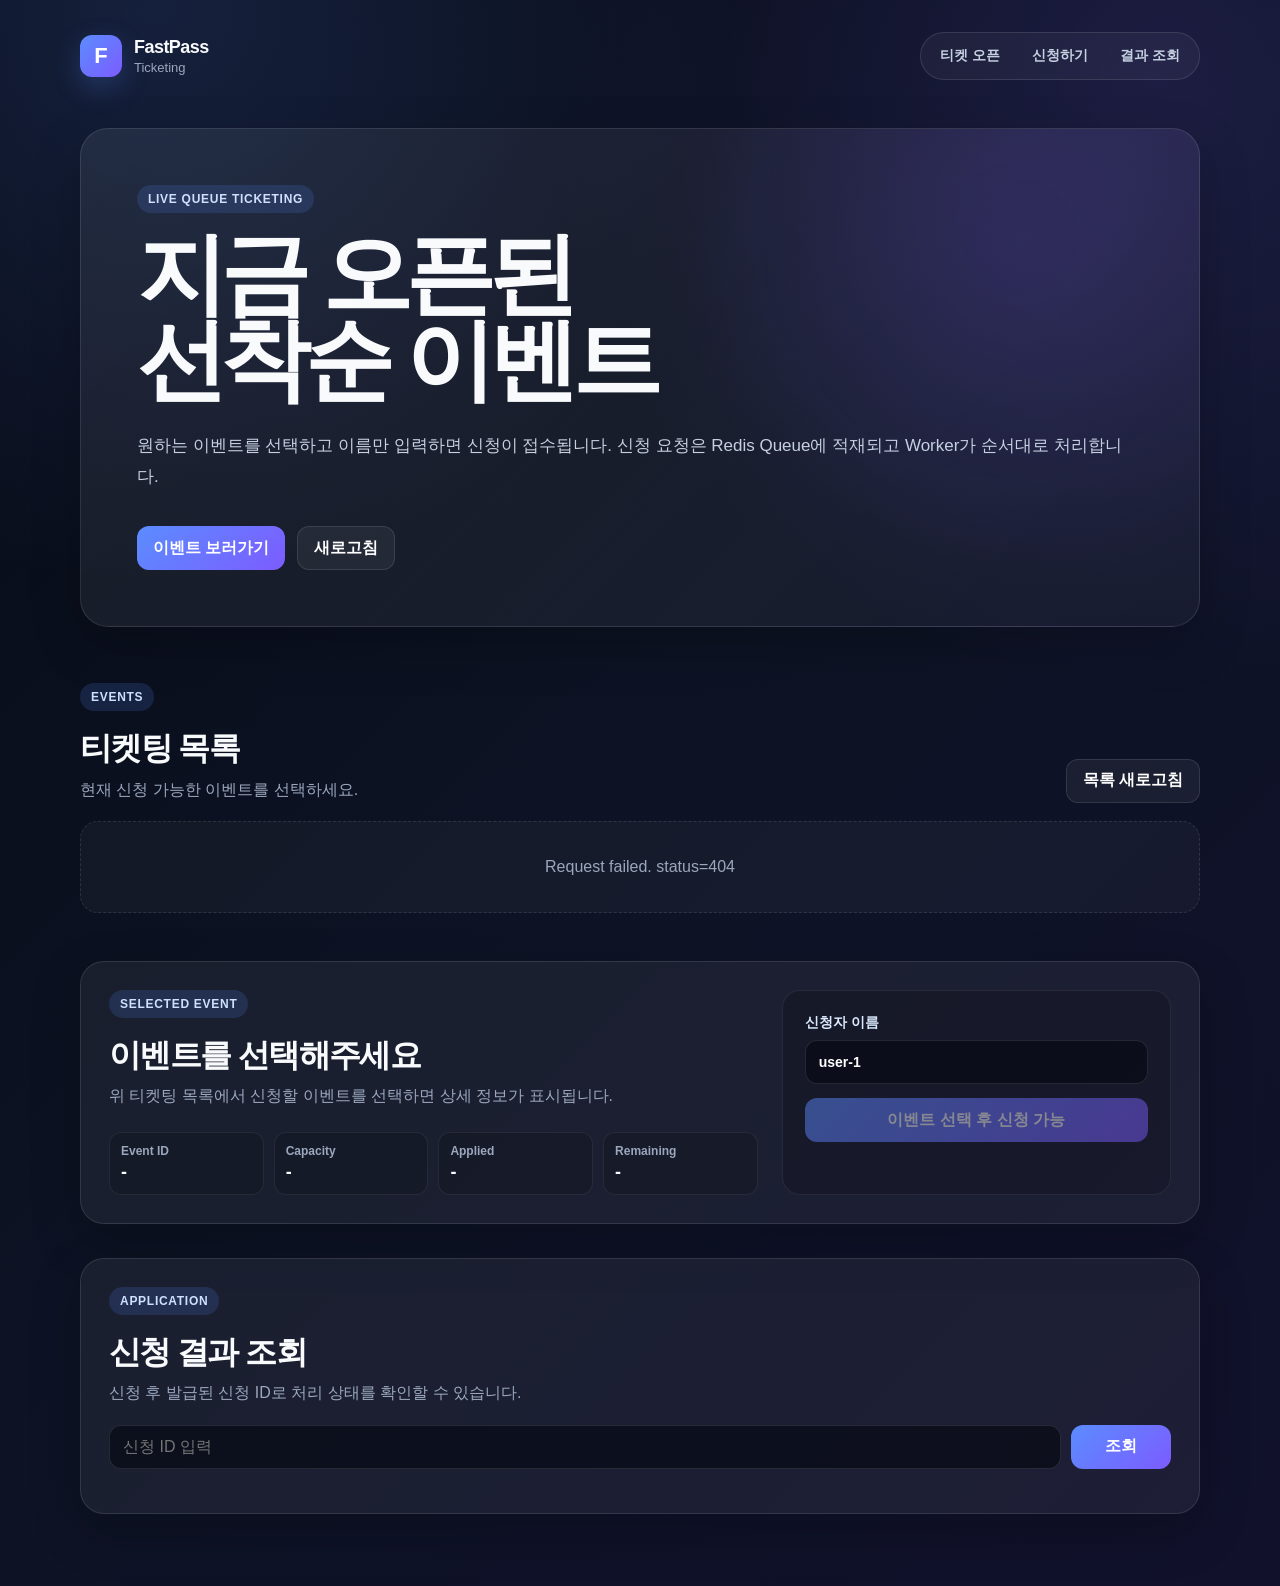
==== commit 0712a5c4: "fix UI" ====
--- a/apps/api/src/main/resources/static/index.html
+++ b/apps/api/src/main/resources/static/index.html
@@ -4,7 +4,7 @@
   <meta charset="UTF-8" />
   <meta name="viewport" content="width=device-width, initial-scale=1.0" />
   <title>FastPass Ticketing</title>
-  <link rel="stylesheet" href="./styles.css?v=2" />
+  <link rel="stylesheet" href="./styles.css?v=3" />
 </head>
 <body>
   <div class="page">
@@ -118,6 +118,6 @@
     </main>
   </div>
 
-  <script src="./app.js?v=2"></script>
+  <script src="./app.js?v=3"></script>
 </body>
 </html>
--- a/apps/api/src/main/resources/static/styles.css
+++ b/apps/api/src/main/resources/static/styles.css
@@ -5,7 +5,6 @@
 :root {
   --bg: #080b14;
   --surface: #0d1324;
-  --surface-2: #11182b;
   --card: rgba(255, 255, 255, 0.055);
   --card-hover: rgba(255, 255, 255, 0.075);
   --border: rgba(255, 255, 255, 0.11);
@@ -36,8 +35,8 @@
     "Segoe UI",
     sans-serif;
   background:
-    radial-gradient(circle at 12% 0%, rgba(91, 140, 255, 0.18), transparent 30%),
-    radial-gradient(circle at 90% 5%, rgba(124, 92, 255, 0.16), transparent 32%),
+    radial-gradient(circle at 12% 0%, rgba(91, 140, 255, 0.16), transparent 30%),
+    radial-gradient(circle at 90% 5%, rgba(124, 92, 255, 0.14), transparent 32%),
     linear-gradient(135deg, #070b16 0%, #0d1324 48%, #11112c 100%);
   color: var(--text);
 }
@@ -88,7 +87,7 @@
   color: #fff;
   font-size: 22px;
   font-weight: 900;
-  box-shadow: 0 10px 28px rgba(91, 140, 255, 0.26);
+  box-shadow: 0 10px 28px rgba(91, 140, 255, 0.24);
 }
 
 .logo strong {
@@ -121,7 +120,6 @@
   color: var(--muted-2);
   font-size: 14px;
   font-weight: 700;
-  transition: background 0.16s ease, color 0.16s ease;
 }
 
 .topbar nav a:hover {
@@ -134,16 +132,16 @@
 }
 
 .hero-copy {
-  min-height: 480px;
+  min-height: 420px;
   display: flex;
   flex-direction: column;
   justify-content: center;
-  padding: 64px;
+  padding: 56px;
   border: 1px solid var(--border);
   border-radius: 28px;
   background:
-    radial-gradient(circle at 84% 22%, rgba(124, 92, 255, 0.18), transparent 34%),
-    linear-gradient(135deg, rgba(255, 255, 255, 0.075), rgba(255, 255, 255, 0.035));
+    radial-gradient(circle at 84% 22%, rgba(124, 92, 255, 0.15), transparent 34%),
+    linear-gradient(135deg, rgba(255, 255, 255, 0.07), rgba(255, 255, 255, 0.035));
   box-shadow: var(--shadow);
 }
 
@@ -164,7 +162,7 @@
 h1 {
   margin: 0;
   max-width: 860px;
-  font-size: clamp(54px, 7vw, 96px);
+  font-size: clamp(50px, 7vw, 92px);
   line-height: 0.96;
   letter-spacing: -0.075em;
 }
@@ -198,11 +196,6 @@
   padding: 0 16px;
   color: #fff;
   font-weight: 800;
-  transition:
-    transform 0.16s ease,
-    background 0.16s ease,
-    border-color 0.16s ease,
-    opacity 0.16s ease;
 }
 
 .primary-link,
@@ -273,14 +266,9 @@
   border: 1px solid var(--border);
   border-radius: 20px;
   background: var(--card);
-  transition:
-    transform 0.16s ease,
-    background 0.16s ease,
-    border-color 0.16s ease;
 }
 
 .event-card:hover {
-  transform: translateY(-2px);
   background: var(--card-hover);
   border-color: var(--border-strong);
 }
@@ -297,12 +285,14 @@
   letter-spacing: 0.03em;
 }
 
-.badge.ready {
+.badge.ready,
+.badge.success {
   background: rgba(52, 211, 153, 0.13);
   color: #86efac;
 }
 
-.badge.failed {
+.badge.failed,
+.badge.error {
   background: rgba(251, 113, 133, 0.13);
   color: #fda4af;
 }
@@ -310,11 +300,6 @@
 .badge.pending {
   background: rgba(250, 204, 21, 0.14);
   color: #fde68a;
-}
-
-.badge.success {
-  background: rgba(52, 211, 153, 0.13);
-  color: #86efac;
 }
 
 .event-card h3 {
@@ -355,14 +340,16 @@
   margin-bottom: 14px;
 }
 
-.event-meta div {
+.event-meta div,
+.selected-meta div {
   padding: 11px;
   border: 1px solid rgba(255, 255, 255, 0.07);
   border-radius: 12px;
   background: rgba(0, 0, 0, 0.16);
 }
 
-.event-meta span {
+.event-meta span,
+.selected-meta span {
   display: block;
   margin-bottom: 4px;
   color: var(--muted);
@@ -399,21 +386,6 @@
   grid-template-columns: repeat(4, 1fr);
   gap: 10px;
   margin-top: 22px;
-}
-
-.selected-meta div {
-  padding: 13px;
-  border: 1px solid rgba(255, 255, 255, 0.07);
-  border-radius: 13px;
-  background: rgba(0, 0, 0, 0.16);
-}
-
-.selected-meta span {
-  display: block;
-  margin-bottom: 5px;
-  color: var(--muted);
-  font-size: 12px;
-  font-weight: 700;
 }
 
 .selected-meta strong {
@@ -448,20 +420,11 @@
   padding: 0 13px;
   background: rgba(7, 11, 22, 0.72);
   color: #fff;
-  transition:
-    border-color 0.16s ease,
-    box-shadow 0.16s ease,
-    background 0.16s ease;
-}
-
-input::placeholder {
-  color: rgba(255, 255, 255, 0.36);
 }
 
 input:focus {
   border-color: rgba(91, 140, 255, 0.75);
   box-shadow: 0 0 0 4px rgba(91, 140, 255, 0.13);
-  background: rgba(7, 11, 22, 0.92);
 }
 
 .lookup-section {
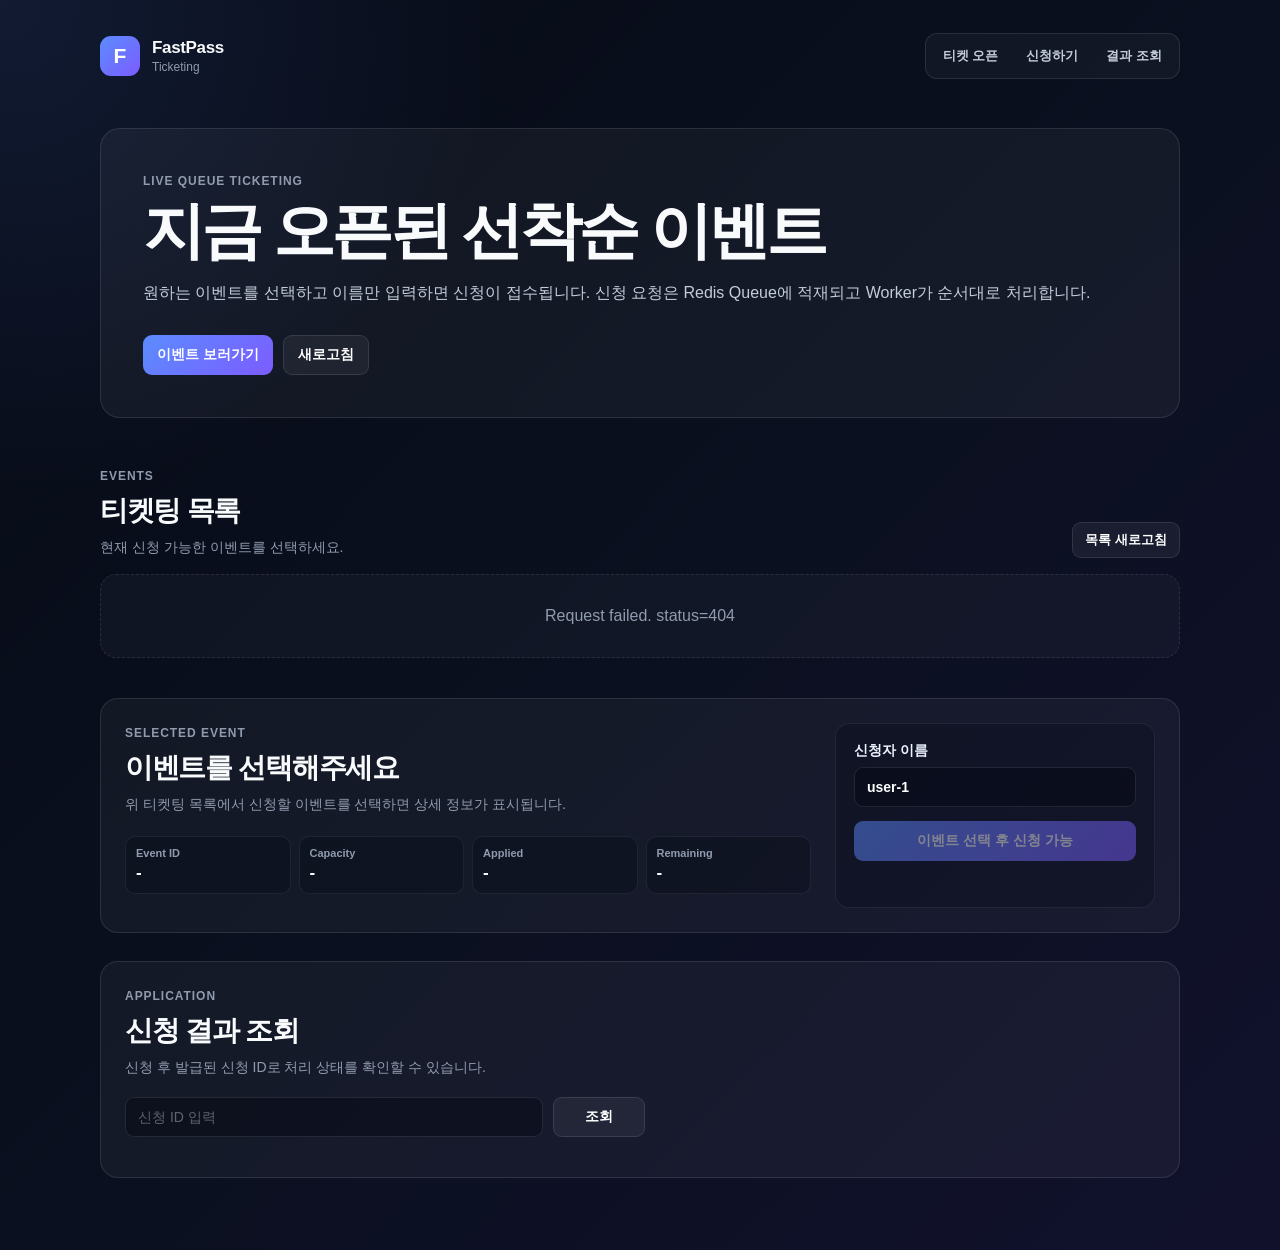
==== commit 1e8243ca: "fix UI" ====
--- a/apps/api/src/main/resources/static/index.html
+++ b/apps/api/src/main/resources/static/index.html
@@ -4,7 +4,7 @@
   <meta charset="UTF-8" />
   <meta name="viewport" content="width=device-width, initial-scale=1.0" />
   <title>FastPass Ticketing</title>
-  <link rel="stylesheet" href="./styles.css?v=3" />
+  <link rel="stylesheet" href="./styles.css?v=4" />
 </head>
 <body>
   <div class="page">
@@ -17,50 +17,49 @@
         </span>
       </a>
 
-      <nav>
+      <nav class="topnav">
         <a href="#events">티켓 오픈</a>
         <a href="#selected">신청하기</a>
         <a href="#lookup">결과 조회</a>
       </nav>
     </header>
 
-    <section class="hero">
-      <div class="hero-copy">
-        <span class="chip">LIVE QUEUE TICKETING</span>
-        <h1>
-          지금 오픈된<br />
-          선착순 이벤트
-        </h1>
-        <p class="hero-text">
-          원하는 이벤트를 선택하고 이름만 입력하면 신청이 접수됩니다. 신청 요청은 Redis Queue에 적재되고 Worker가 순서대로 처리합니다.
-        </p>
+    <main>
+      <section class="hero">
+        <div class="hero-copy">
+          <span class="eyebrow">LIVE QUEUE TICKETING</span>
+          <h1>지금 오픈된 선착순 이벤트</h1>
+          <p class="hero-text">
+            원하는 이벤트를 선택하고 이름만 입력하면 신청이 접수됩니다. 신청 요청은 Redis Queue에 적재되고 Worker가 순서대로 처리합니다.
+          </p>
 
-        <div class="hero-actions">
-          <a href="#events" class="primary-link">이벤트 보러가기</a>
-          <button id="refreshBtn" class="ghost-btn">새로고침</button>
+          <div class="hero-actions">
+            <a href="#events" class="btn primary">이벤트 보러가기</a>
+            <button id="refreshBtn" type="button" class="btn secondary">새로고침</button>
+          </div>
         </div>
-      </div>
-    </section>
+      </section>
 
-    <main>
-      <section id="events" class="section-title">
+      <section id="events" class="section-heading">
         <div>
-          <span class="chip">EVENTS</span>
+          <span class="eyebrow">EVENTS</span>
           <h2>티켓팅 목록</h2>
           <p>현재 신청 가능한 이벤트를 선택하세요.</p>
         </div>
 
-        <button id="eventRefreshBtn" class="small-btn">목록 새로고침</button>
+        <button id="eventRefreshBtn" type="button" class="btn secondary small">
+          목록 새로고침
+        </button>
       </section>
 
       <section id="eventList" class="event-list">
         <div class="empty">이벤트를 불러오는 중입니다...</div>
       </section>
 
-      <section id="selected" class="apply-section">
+      <section id="selected" class="selected-section">
         <div class="selected-card">
           <div class="selected-info">
-            <span class="chip">SELECTED EVENT</span>
+            <span class="eyebrow">SELECTED EVENT</span>
             <h2 id="selectedTitle">이벤트를 선택해주세요</h2>
             <p id="selectedDescription">
               위 티켓팅 목록에서 신청할 이벤트를 선택하면 상세 정보가 표시됩니다.
@@ -87,12 +86,12 @@
           </div>
 
           <form id="applyForm" class="apply-form">
-            <label>
-              신청자 이름
+            <div class="field">
+              <label for="applicantName">신청자 이름</label>
               <input id="applicantName" type="text" value="user-1" required />
-            </label>
+            </div>
 
-            <button id="applyBtn" type="submit" disabled>
+            <button id="applyBtn" type="submit" class="btn primary full" disabled>
               이벤트 선택 후 신청 가능
             </button>
 
@@ -102,15 +101,15 @@
       </section>
 
       <section id="lookup" class="lookup-section">
-        <div>
-          <span class="chip">APPLICATION</span>
+        <div class="lookup-copy">
+          <span class="eyebrow">APPLICATION</span>
           <h2>신청 결과 조회</h2>
           <p>신청 후 발급된 신청 ID로 처리 상태를 확인할 수 있습니다.</p>
         </div>
 
         <form id="lookupForm" class="lookup-form">
           <input id="applicationId" type="number" placeholder="신청 ID 입력" required />
-          <button type="submit">조회</button>
+          <button type="submit" class="btn secondary">조회</button>
         </form>
 
         <div id="lookupResult" class="result wide"></div>
@@ -118,6 +117,6 @@
     </main>
   </div>
 
-  <script src="./app.js?v=3"></script>
+  <script src="./app.js?v=4"></script>
 </body>
 </html>
--- a/apps/api/src/main/resources/static/styles.css
+++ b/apps/api/src/main/resources/static/styles.css
@@ -5,19 +5,19 @@
 :root {
   --bg: #080b14;
   --surface: #0d1324;
-  --card: rgba(255, 255, 255, 0.055);
-  --card-hover: rgba(255, 255, 255, 0.075);
-  --border: rgba(255, 255, 255, 0.11);
-  --border-strong: rgba(255, 255, 255, 0.18);
+  --surface-soft: #111827;
+  --card: rgba(255, 255, 255, 0.045);
+  --card-hover: rgba(255, 255, 255, 0.065);
+  --border: rgba(255, 255, 255, 0.1);
+  --border-strong: rgba(255, 255, 255, 0.16);
   --text: #f8fafc;
-  --muted: #9aa7bd;
-  --muted-2: #c5d0e1;
+  --muted: #909bae;
+  --muted-2: #c3ccda;
   --blue: #5b8cff;
   --purple: #7c5cff;
   --green: #34d399;
   --yellow: #facc15;
   --red: #fb7185;
-  --shadow: 0 18px 50px rgba(0, 0, 0, 0.22);
 }
 
 html {
@@ -27,6 +27,7 @@
 body {
   margin: 0;
   min-height: 100vh;
+  color: var(--text);
   font-family:
     Inter,
     Pretendard,
@@ -35,10 +36,8 @@
     "Segoe UI",
     sans-serif;
   background:
-    radial-gradient(circle at 12% 0%, rgba(91, 140, 255, 0.16), transparent 30%),
-    radial-gradient(circle at 90% 5%, rgba(124, 92, 255, 0.14), transparent 32%),
-    linear-gradient(135deg, #070b16 0%, #0d1324 48%, #11112c 100%);
-  color: var(--text);
+    radial-gradient(circle at top left, rgba(91, 140, 255, 0.12), transparent 28%),
+    linear-gradient(135deg, #070b16 0%, #0b1020 52%, #11112c 100%);
 }
 
 a {
@@ -57,7 +56,7 @@
 }
 
 .page {
-  width: min(1120px, calc(100% - 40px));
+  width: min(1080px, calc(100% - 40px));
   margin: 0 auto;
   padding: 24px 0 72px;
 }
@@ -66,8 +65,7 @@
   display: flex;
   align-items: center;
   justify-content: space-between;
-  gap: 24px;
-  height: 64px;
+  min-height: 64px;
   margin-bottom: 40px;
 }
 
@@ -78,146 +76,138 @@
 }
 
 .logo-mark {
-  width: 42px;
-  height: 42px;
+  width: 40px;
+  height: 40px;
   display: grid;
   place-items: center;
-  border-radius: 12px;
+  border-radius: 11px;
   background: linear-gradient(135deg, var(--blue), var(--purple));
   color: #fff;
-  font-size: 22px;
+  font-size: 21px;
   font-weight: 900;
-  box-shadow: 0 10px 28px rgba(91, 140, 255, 0.24);
 }
 
 .logo strong {
   display: block;
-  font-size: 18px;
+  font-size: 17px;
   font-weight: 800;
-  letter-spacing: -0.03em;
+  letter-spacing: -0.02em;
 }
 
 .logo small {
   display: block;
   margin-top: 2px;
   color: var(--muted);
-  font-size: 13px;
-}
-
-.topbar nav {
+  font-size: 12px;
+}
+
+.topnav {
   display: flex;
   align-items: center;
-  gap: 6px;
-  padding: 6px;
+  gap: 4px;
+  padding: 5px;
   border: 1px solid var(--border);
-  border-radius: 999px;
-  background: rgba(255, 255, 255, 0.045);
-}
-
-.topbar nav a {
-  padding: 8px 13px;
-  border-radius: 999px;
+  border-radius: 12px;
+  background: rgba(255, 255, 255, 0.035);
+}
+
+.topnav a {
+  display: inline-flex;
+  align-items: center;
+  min-height: 34px;
+  padding: 0 12px;
+  border-radius: 9px;
   color: var(--muted-2);
-  font-size: 14px;
+  font-size: 13px;
   font-weight: 700;
 }
 
-.topbar nav a:hover {
+.topnav a:hover {
   background: rgba(255, 255, 255, 0.07);
   color: #fff;
 }
 
 .hero {
-  margin-bottom: 56px;
+  margin-bottom: 48px;
 }
 
 .hero-copy {
-  min-height: 420px;
-  display: flex;
-  flex-direction: column;
-  justify-content: center;
-  padding: 56px;
+  padding: 42px;
   border: 1px solid var(--border);
-  border-radius: 28px;
-  background:
-    radial-gradient(circle at 84% 22%, rgba(124, 92, 255, 0.15), transparent 34%),
-    linear-gradient(135deg, rgba(255, 255, 255, 0.07), rgba(255, 255, 255, 0.035));
-  box-shadow: var(--shadow);
-}
-
-.chip {
+  border-radius: 20px;
+  background: var(--card);
+}
+
+.eyebrow {
   display: inline-flex;
   width: fit-content;
-  align-items: center;
-  margin-bottom: 18px;
-  padding: 7px 11px;
-  border-radius: 999px;
-  background: rgba(91, 140, 255, 0.16);
-  color: #cfe0ff;
+  margin: 0 0 10px;
+  color: var(--muted);
   font-size: 12px;
   font-weight: 800;
-  letter-spacing: 0.06em;
-}
-
-h1 {
+  letter-spacing: 0.08em;
+  text-transform: uppercase;
+}
+
+.hero h1 {
   margin: 0;
-  max-width: 860px;
-  font-size: clamp(50px, 7vw, 92px);
-  line-height: 0.96;
-  letter-spacing: -0.075em;
+  font-size: clamp(38px, 5vw, 62px);
+  line-height: 1.05;
+  letter-spacing: -0.06em;
 }
 
 .hero-text {
-  width: 100%;
-  max-width: none;
-  margin: 28px 0 0;
+  margin: 16px 0 0;
   color: var(--muted-2);
-  font-size: 17px;
-  line-height: 1.8;
+  font-size: 16px;
+  line-height: 1.75;
   white-space: nowrap;
 }
 
 .hero-actions {
   display: flex;
-  align-items: center;
-  gap: 12px;
-  flex-wrap: wrap;
-  margin-top: 34px;
-}
-
-.primary-link,
-.ghost-btn,
-.small-btn,
-.apply-form button,
-.lookup-form button,
-.select-btn {
-  min-height: 44px;
-  border-radius: 12px;
-  padding: 0 16px;
-  color: #fff;
-  font-weight: 800;
-}
-
-.primary-link,
-.apply-form button,
-.lookup-form button,
-.select-btn {
+  gap: 10px;
+  margin-top: 28px;
+}
+
+.btn {
   display: inline-flex;
   align-items: center;
   justify-content: center;
+  min-height: 40px;
+  padding: 0 14px;
+  border-radius: 9px;
+  color: #fff;
+  font-size: 14px;
+  font-weight: 800;
+  transition:
+    background 0.16s ease,
+    border-color 0.16s ease,
+    transform 0.16s ease,
+    opacity 0.16s ease;
+}
+
+.btn:hover {
+  transform: translateY(-1px);
+}
+
+.btn.primary {
   background: linear-gradient(135deg, var(--blue), var(--purple));
 }
 
-.ghost-btn,
-.small-btn {
+.btn.secondary {
+  border: 1px solid var(--border);
   background: rgba(255, 255, 255, 0.055);
-  border: 1px solid var(--border);
-}
-
-button:hover,
-.primary-link:hover,
-.select-btn:hover {
-  transform: translateY(-1px);
+}
+
+.btn.small {
+  min-height: 36px;
+  padding: 0 12px;
+  font-size: 13px;
+}
+
+.btn.full {
+  width: 100%;
 }
 
 button:disabled {
@@ -226,45 +216,44 @@
   transform: none;
 }
 
-.section-title {
+.section-heading {
   display: flex;
+  align-items: flex-end;
   justify-content: space-between;
-  align-items: flex-end;
   gap: 20px;
-  margin: 0 0 18px;
-}
-
-.section-title h2,
-.lookup-section h2,
-.selected-info h2 {
+  margin-bottom: 16px;
+}
+
+.section-heading h2,
+.selected-info h2,
+.lookup-section h2 {
   margin: 0;
-  font-size: 32px;
-  line-height: 1.2;
-  letter-spacing: -0.05em;
-}
-
-.section-title p,
-.lookup-section p,
-.selected-info p {
-  margin: 9px 0 0;
+  font-size: 28px;
+  line-height: 1.25;
+  letter-spacing: -0.045em;
+}
+
+.section-heading p,
+.selected-info p,
+.lookup-section p {
+  margin: 8px 0 0;
   color: var(--muted);
-  line-height: 1.65;
+  line-height: 1.6;
+  font-size: 14px;
 }
 
 .event-list {
   display: grid;
   grid-template-columns: repeat(3, minmax(0, 1fr));
-  gap: 16px;
-  margin-bottom: 48px;
+  gap: 14px;
+  margin-bottom: 40px;
 }
 
 .event-card {
-  position: relative;
-  overflow: hidden;
-  min-height: 300px;
-  padding: 22px;
+  min-height: 280px;
+  padding: 18px;
   border: 1px solid var(--border);
-  border-radius: 20px;
+  border-radius: 16px;
   background: var(--card);
 }
 
@@ -277,12 +266,11 @@
   display: inline-flex;
   align-items: center;
   width: fit-content;
-  margin-bottom: 16px;
-  padding: 6px 10px;
+  margin-bottom: 14px;
+  padding: 5px 9px;
   border-radius: 999px;
-  font-size: 12px;
+  font-size: 11px;
   font-weight: 900;
-  letter-spacing: 0.03em;
 }
 
 .badge.ready,
@@ -304,26 +292,26 @@
 
 .event-card h3 {
   margin: 0;
-  min-height: 58px;
-  font-size: 23px;
-  line-height: 1.12;
+  min-height: 54px;
+  font-size: 21px;
+  line-height: 1.15;
   letter-spacing: -0.04em;
 }
 
 .event-card p {
-  min-height: 52px;
-  margin: 13px 0 18px;
+  min-height: 48px;
+  margin: 12px 0 16px;
   color: var(--muted);
-  line-height: 1.6;
   font-size: 14px;
+  line-height: 1.55;
 }
 
 .progress {
   height: 8px;
   overflow: hidden;
   border-radius: 999px;
-  background: rgba(255, 255, 255, 0.09);
-  margin: 16px 0 16px;
+  background: rgba(255, 255, 255, 0.08);
+  margin-bottom: 14px;
 }
 
 .progress span {
@@ -337,15 +325,15 @@
   display: grid;
   grid-template-columns: repeat(3, 1fr);
   gap: 8px;
-  margin-bottom: 14px;
+  margin-bottom: 12px;
 }
 
 .event-meta div,
 .selected-meta div {
-  padding: 11px;
+  padding: 10px;
   border: 1px solid rgba(255, 255, 255, 0.07);
-  border-radius: 12px;
-  background: rgba(0, 0, 0, 0.16);
+  border-radius: 10px;
+  background: rgba(3, 7, 18, 0.3);
 }
 
 .event-meta span,
@@ -353,12 +341,12 @@
   display: block;
   margin-bottom: 4px;
   color: var(--muted);
-  font-size: 12px;
+  font-size: 11px;
   font-weight: 700;
 }
 
 .event-meta strong {
-  font-size: 16px;
+  font-size: 15px;
 }
 
 .select-btn {
@@ -368,67 +356,73 @@
 .selected-card,
 .lookup-section {
   border: 1px solid var(--border);
-  border-radius: 24px;
+  border-radius: 18px;
   background: var(--card);
-  box-shadow: var(--shadow);
 }
 
 .selected-card {
   display: grid;
-  grid-template-columns: minmax(0, 1.25fr) minmax(320px, 0.75fr);
+  grid-template-columns: minmax(0, 1.2fr) 320px;
   gap: 24px;
-  padding: 28px;
-  margin-bottom: 34px;
+  padding: 24px;
+  margin-bottom: 28px;
 }
 
 .selected-meta {
   display: grid;
   grid-template-columns: repeat(4, 1fr);
-  gap: 10px;
-  margin-top: 22px;
+  gap: 8px;
+  margin-top: 20px;
 }
 
 .selected-meta strong {
-  font-size: 18px;
+  font-size: 17px;
 }
 
 .apply-form {
   display: flex;
   flex-direction: column;
+  gap: 14px;
   justify-content: center;
-  gap: 14px;
-  padding: 22px;
+  padding: 18px;
   border: 1px solid rgba(255, 255, 255, 0.07);
-  border-radius: 18px;
-  background: rgba(0, 0, 0, 0.17);
-}
-
+  border-radius: 14px;
+  background: rgba(3, 7, 18, 0.24);
+}
+
+.field,
 label {
   display: grid;
-  gap: 8px;
-  color: #dbeafe;
+  gap: 7px;
+  color: #edf3ff;
   font-size: 14px;
   font-weight: 800;
 }
 
 input {
   width: 100%;
-  height: 44px;
+  height: 40px;
+  padding: 0 12px;
   border: 1px solid var(--border);
+  border-radius: 9px;
   outline: none;
-  border-radius: 12px;
-  padding: 0 13px;
-  background: rgba(7, 11, 22, 0.72);
+  background: rgba(3, 7, 18, 0.42);
   color: #fff;
+  font-size: 14px;
+}
+
+input::placeholder {
+  color: rgba(255, 255, 255, 0.34);
 }
 
 input:focus {
-  border-color: rgba(91, 140, 255, 0.75);
-  box-shadow: 0 0 0 4px rgba(91, 140, 255, 0.13);
+  border-color: rgba(91, 140, 255, 0.72);
+  box-shadow: 0 0 0 3px rgba(91, 140, 255, 0.13);
+  background: rgba(3, 7, 18, 0.6);
 }
 
 .lookup-section {
-  padding: 28px;
+  padding: 24px;
 }
 
 .lookup-form {
@@ -436,15 +430,16 @@
   grid-template-columns: minmax(0, 1fr) auto;
   gap: 10px;
   margin-top: 18px;
+  max-width: 520px;
 }
 
 .lookup-form button {
-  min-width: 100px;
+  min-width: 92px;
 }
 
 .result {
   margin-top: 14px;
-  color: #dbeafe;
+  color: var(--muted-2);
   font-size: 14px;
   line-height: 1.65;
 }
@@ -463,56 +458,49 @@
 
 pre {
   margin: 10px 0 0;
-  padding: 14px;
+  padding: 12px;
   overflow-x: auto;
-  border-radius: 12px;
+  border-radius: 10px;
   background: rgba(3, 7, 18, 0.64);
   color: #dbeafe;
 }
 
 .empty {
   grid-column: 1 / -1;
-  padding: 36px;
+  padding: 32px;
   border: 1px dashed var(--border);
-  border-radius: 18px;
+  border-radius: 16px;
   color: var(--muted);
   text-align: center;
-  background: rgba(255, 255, 255, 0.035);
-}
-
-@media (max-width: 1280px) {
+  background: rgba(255, 255, 255, 0.03);
+}
+
+@media (max-width: 1180px) {
   .hero-text {
     white-space: normal;
   }
 }
 
-@media (max-width: 980px) {
+@media (max-width: 900px) {
   .page {
-    width: min(100% - 24px, 1120px);
+    width: min(100% - 24px, 1080px);
     padding-top: 16px;
   }
 
   .topbar {
-    height: auto;
     align-items: flex-start;
     flex-direction: column;
     gap: 16px;
     margin-bottom: 28px;
   }
 
-  .topbar nav {
+  .topnav {
     width: 100%;
-    justify-content: space-between;
     overflow-x: auto;
   }
 
   .hero-copy {
-    min-height: auto;
-    padding: 36px 24px;
-  }
-
-  h1 {
-    font-size: clamp(46px, 14vw, 72px);
+    padding: 28px;
   }
 
   .event-list {
@@ -524,14 +512,14 @@
   }
 
   .selected-meta {
-    grid-template-columns: 1fr 1fr;
+    grid-template-columns: repeat(2, 1fr);
   }
 
   .lookup-form {
     grid-template-columns: 1fr;
   }
 
-  .section-title {
+  .section-heading {
     align-items: flex-start;
     flex-direction: column;
   }
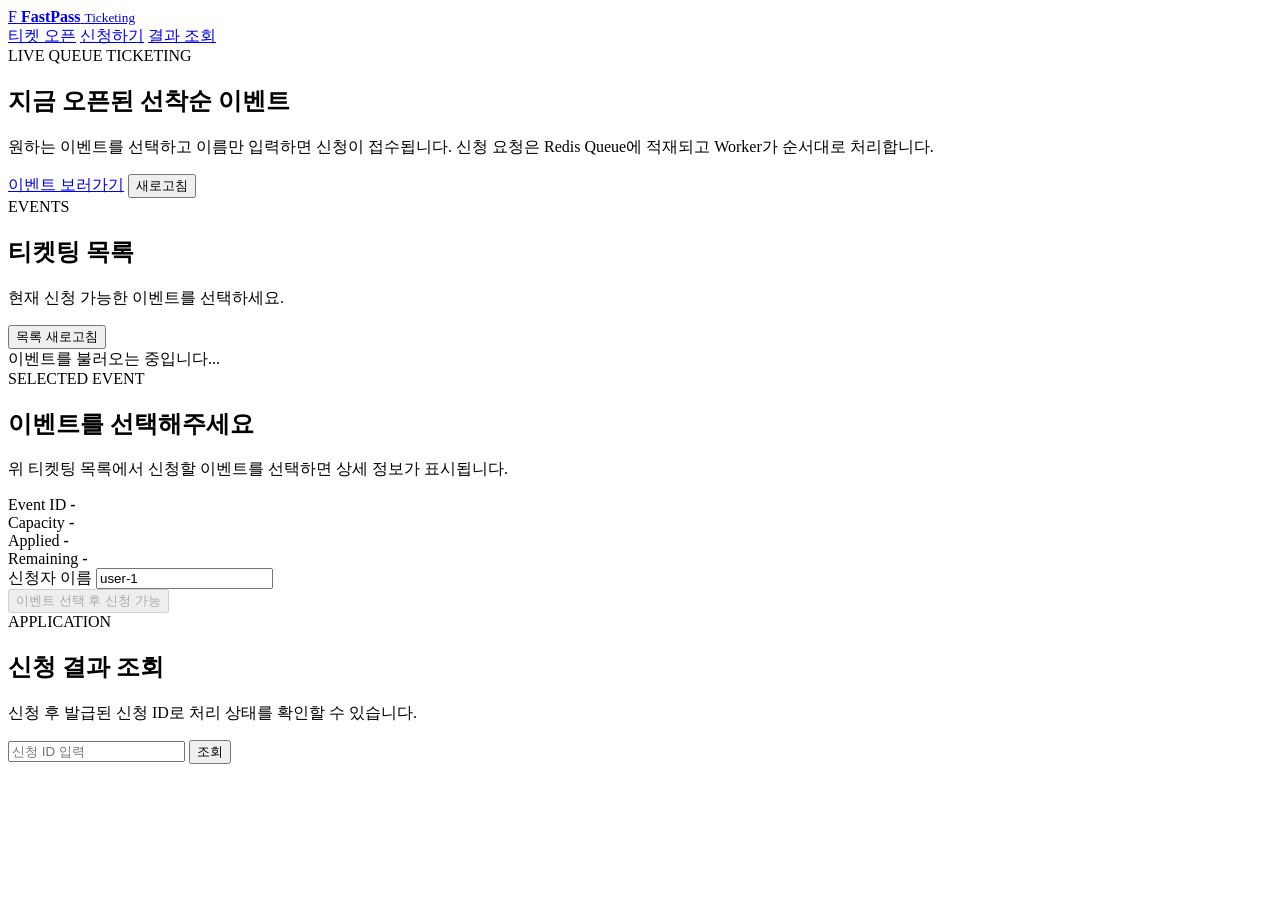
==== commit f5cf3173: "change index.html path" ====
--- a/apps/api/src/main/resources/static/index.html
+++ b/apps/api/src/main/resources/static/index.html
@@ -4,7 +4,7 @@
   <meta charset="UTF-8" />
   <meta name="viewport" content="width=device-width, initial-scale=1.0" />
   <title>FastPass Ticketing</title>
-  <link rel="stylesheet" href="./styles.css?v=4" />
+  <link rel="stylesheet" href="/styles.css?v=4" />
 </head>
 <body>
   <div class="page">
@@ -117,6 +117,6 @@
     </main>
   </div>
 
-  <script src="./app.js?v=4"></script>
+  <script src="/app.js?v=4"></script>
 </body>
 </html>
